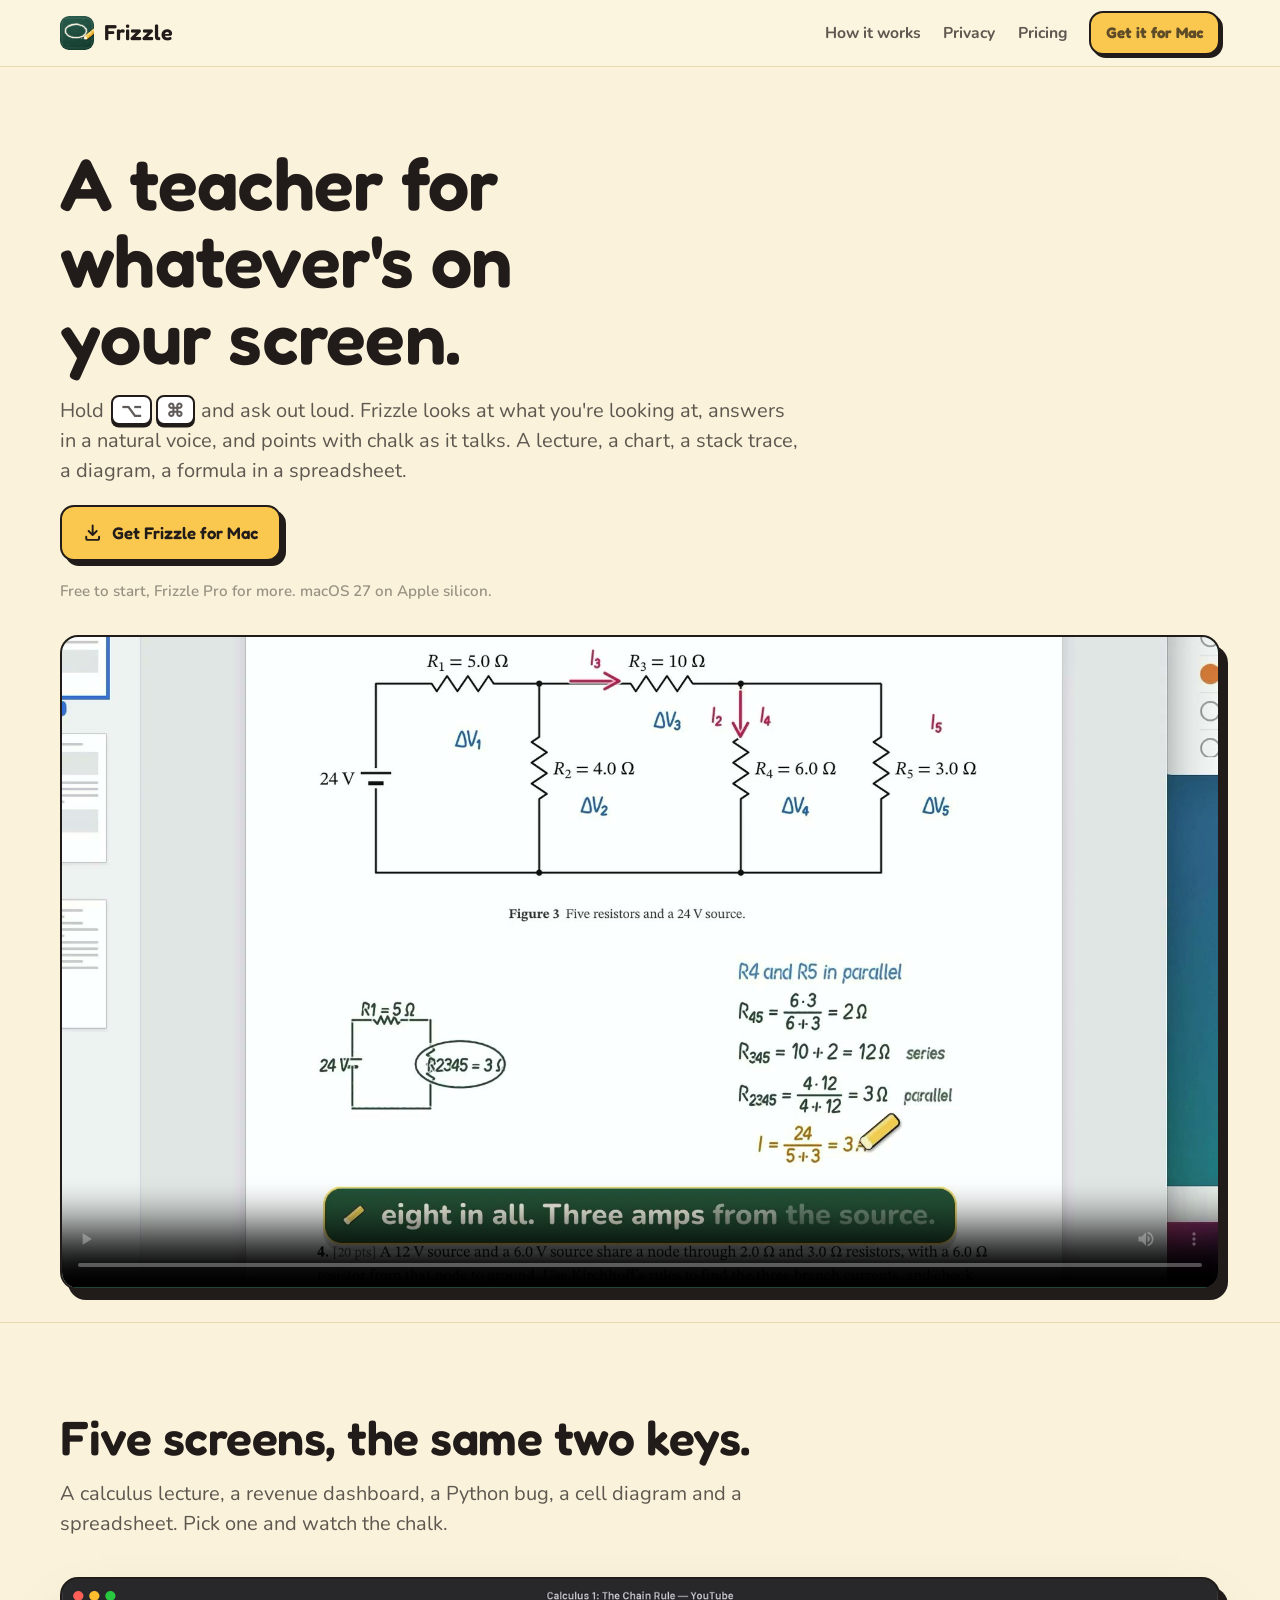
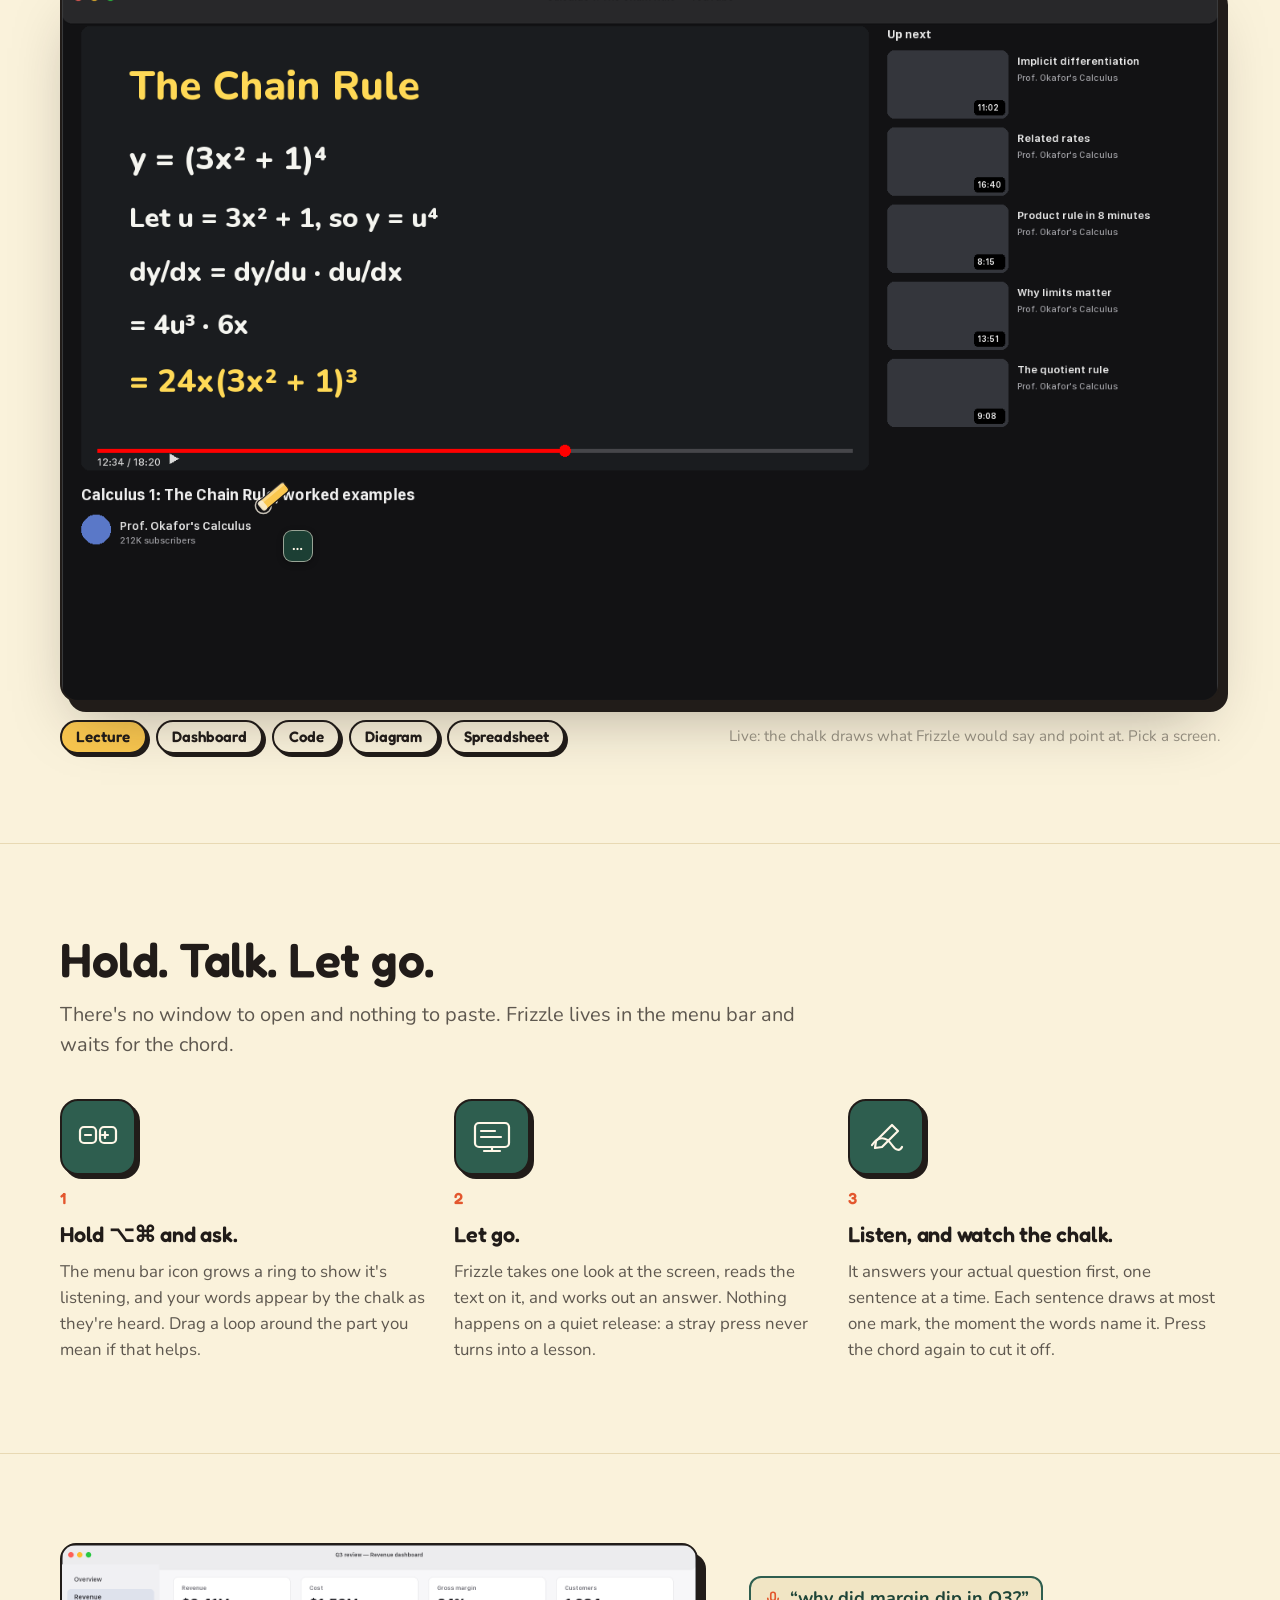
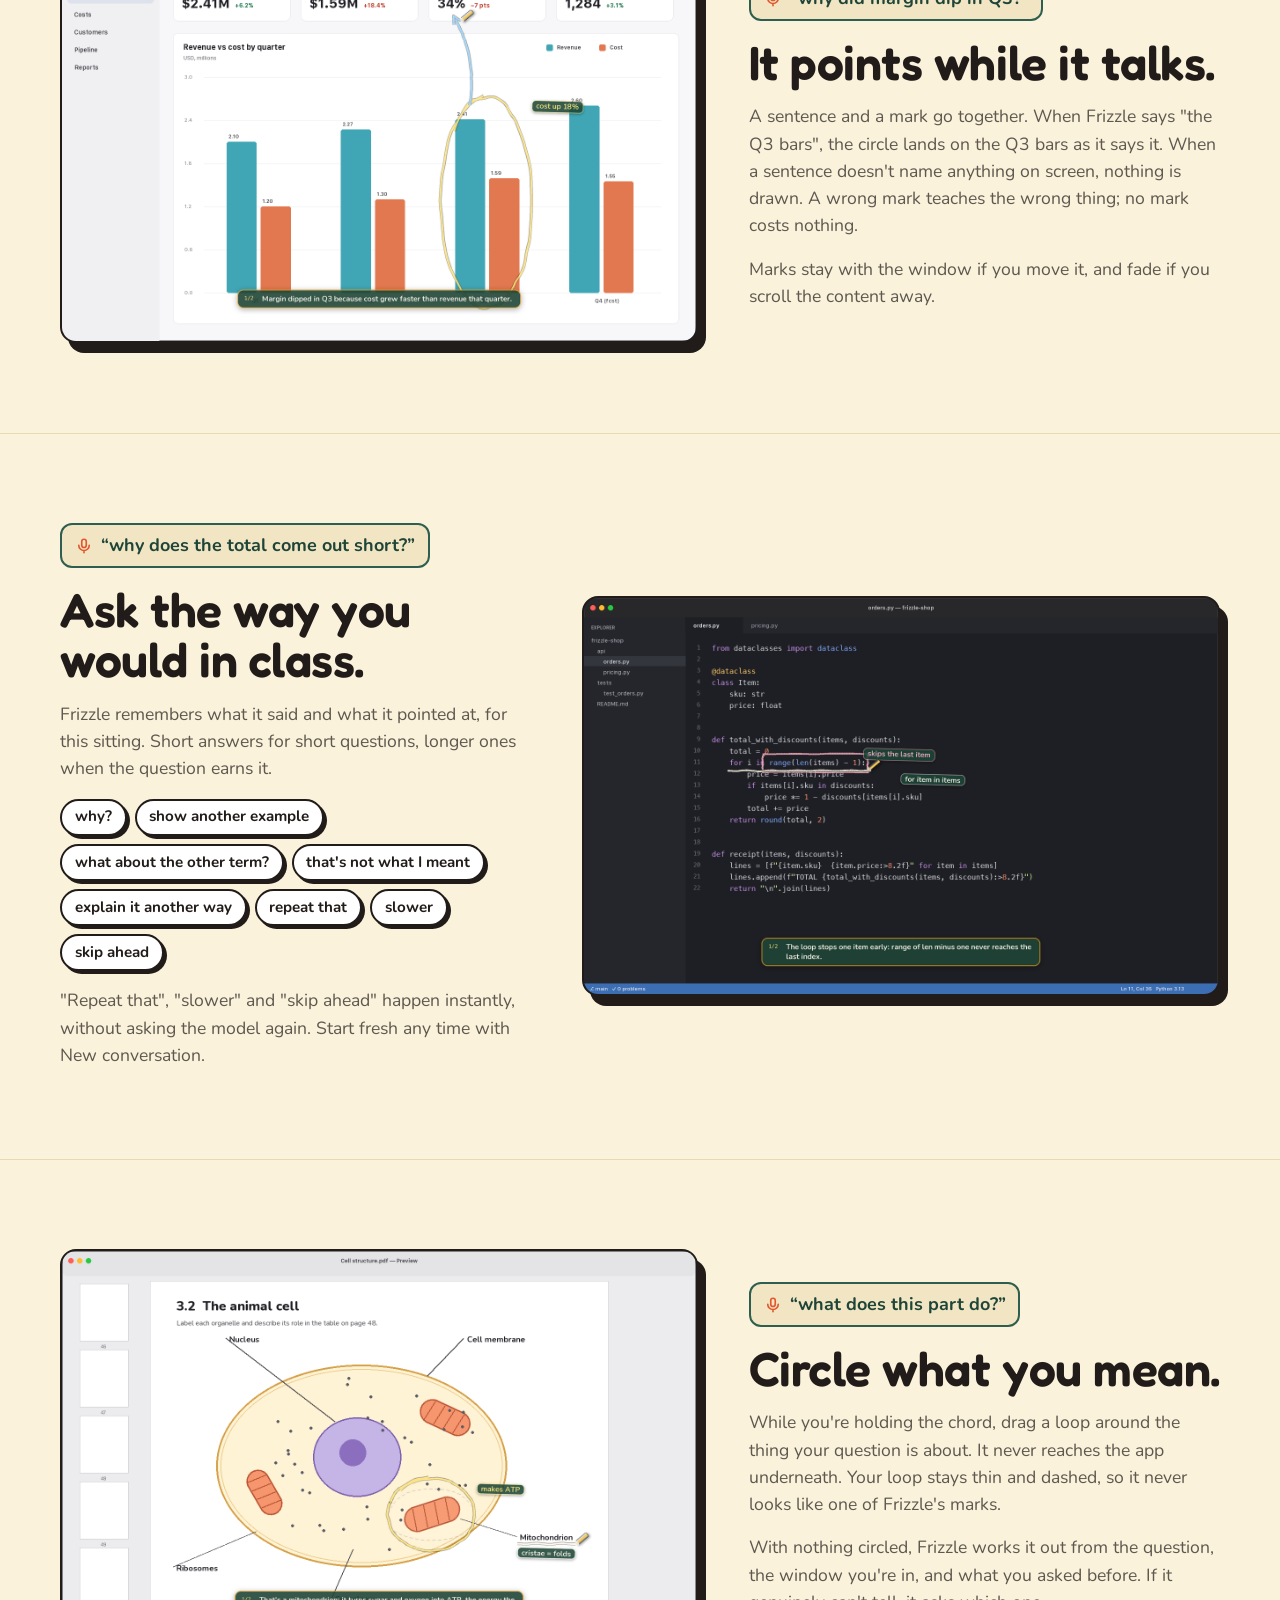
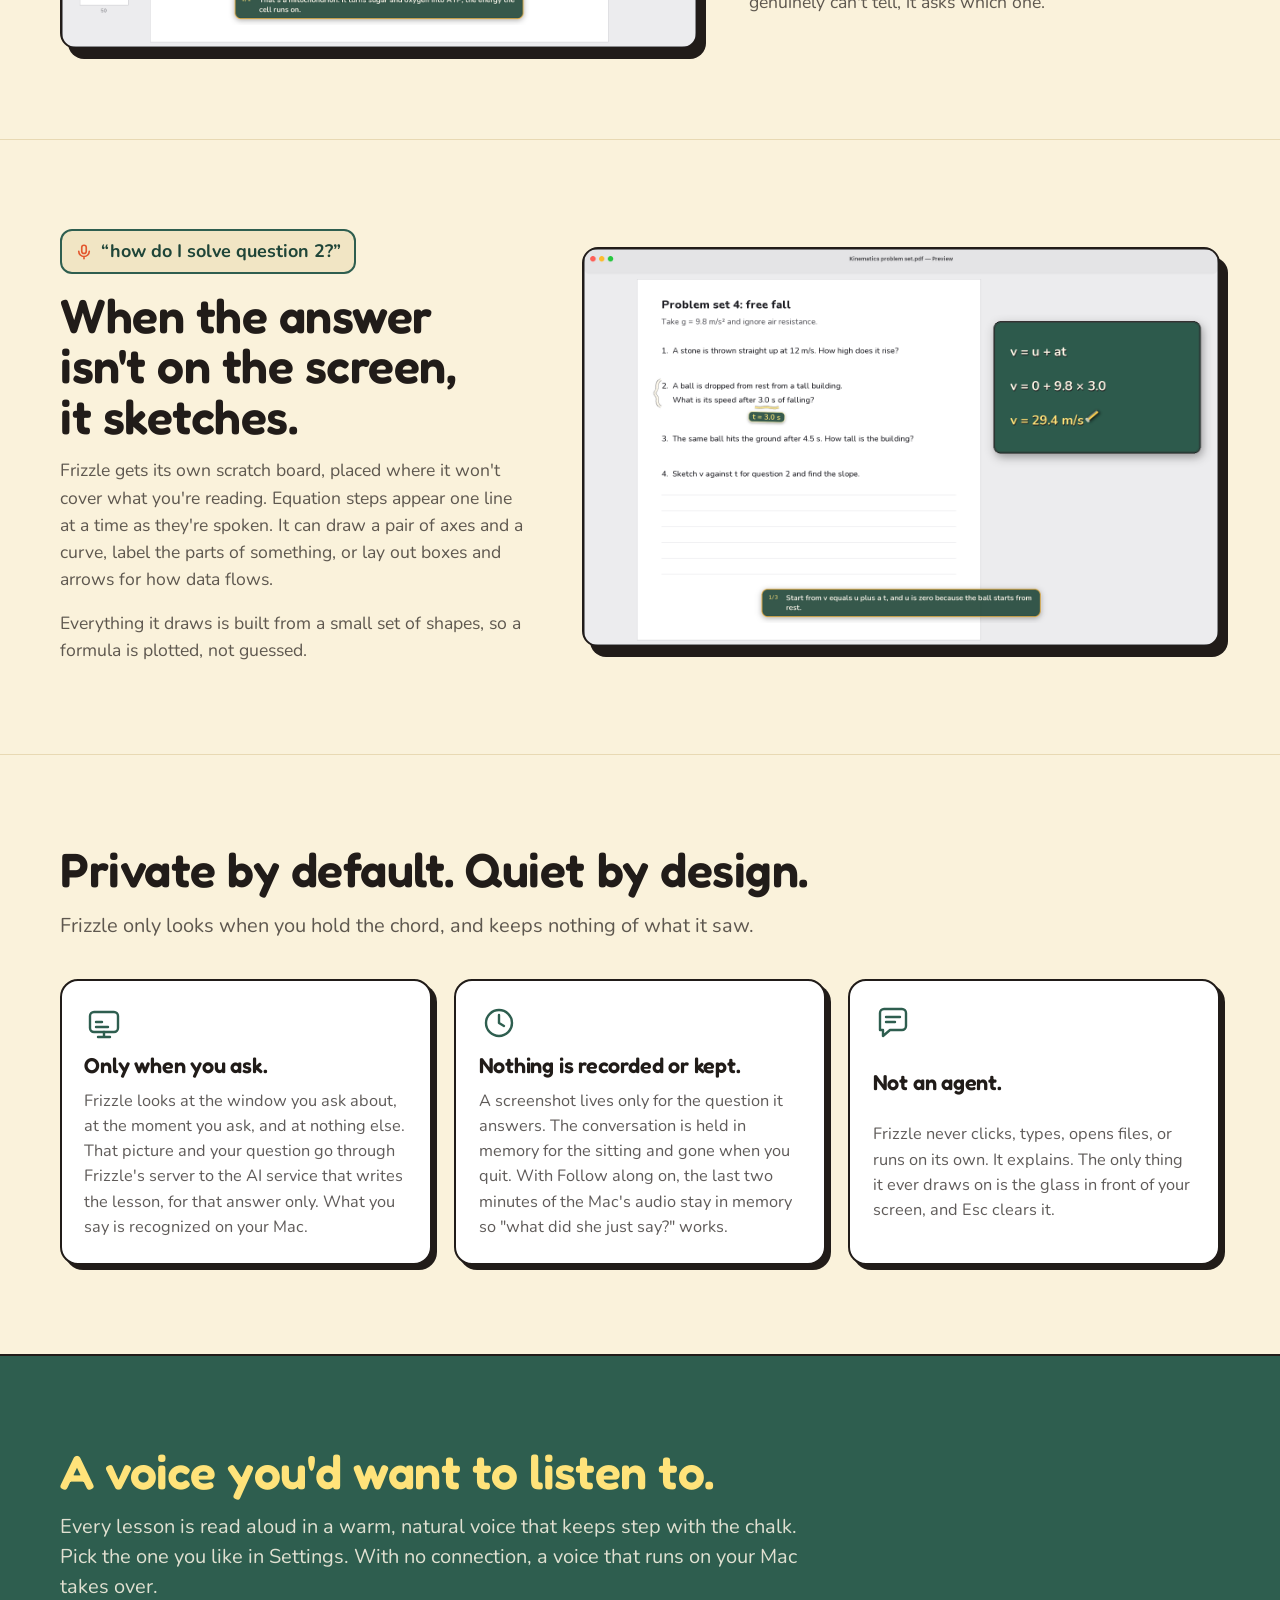
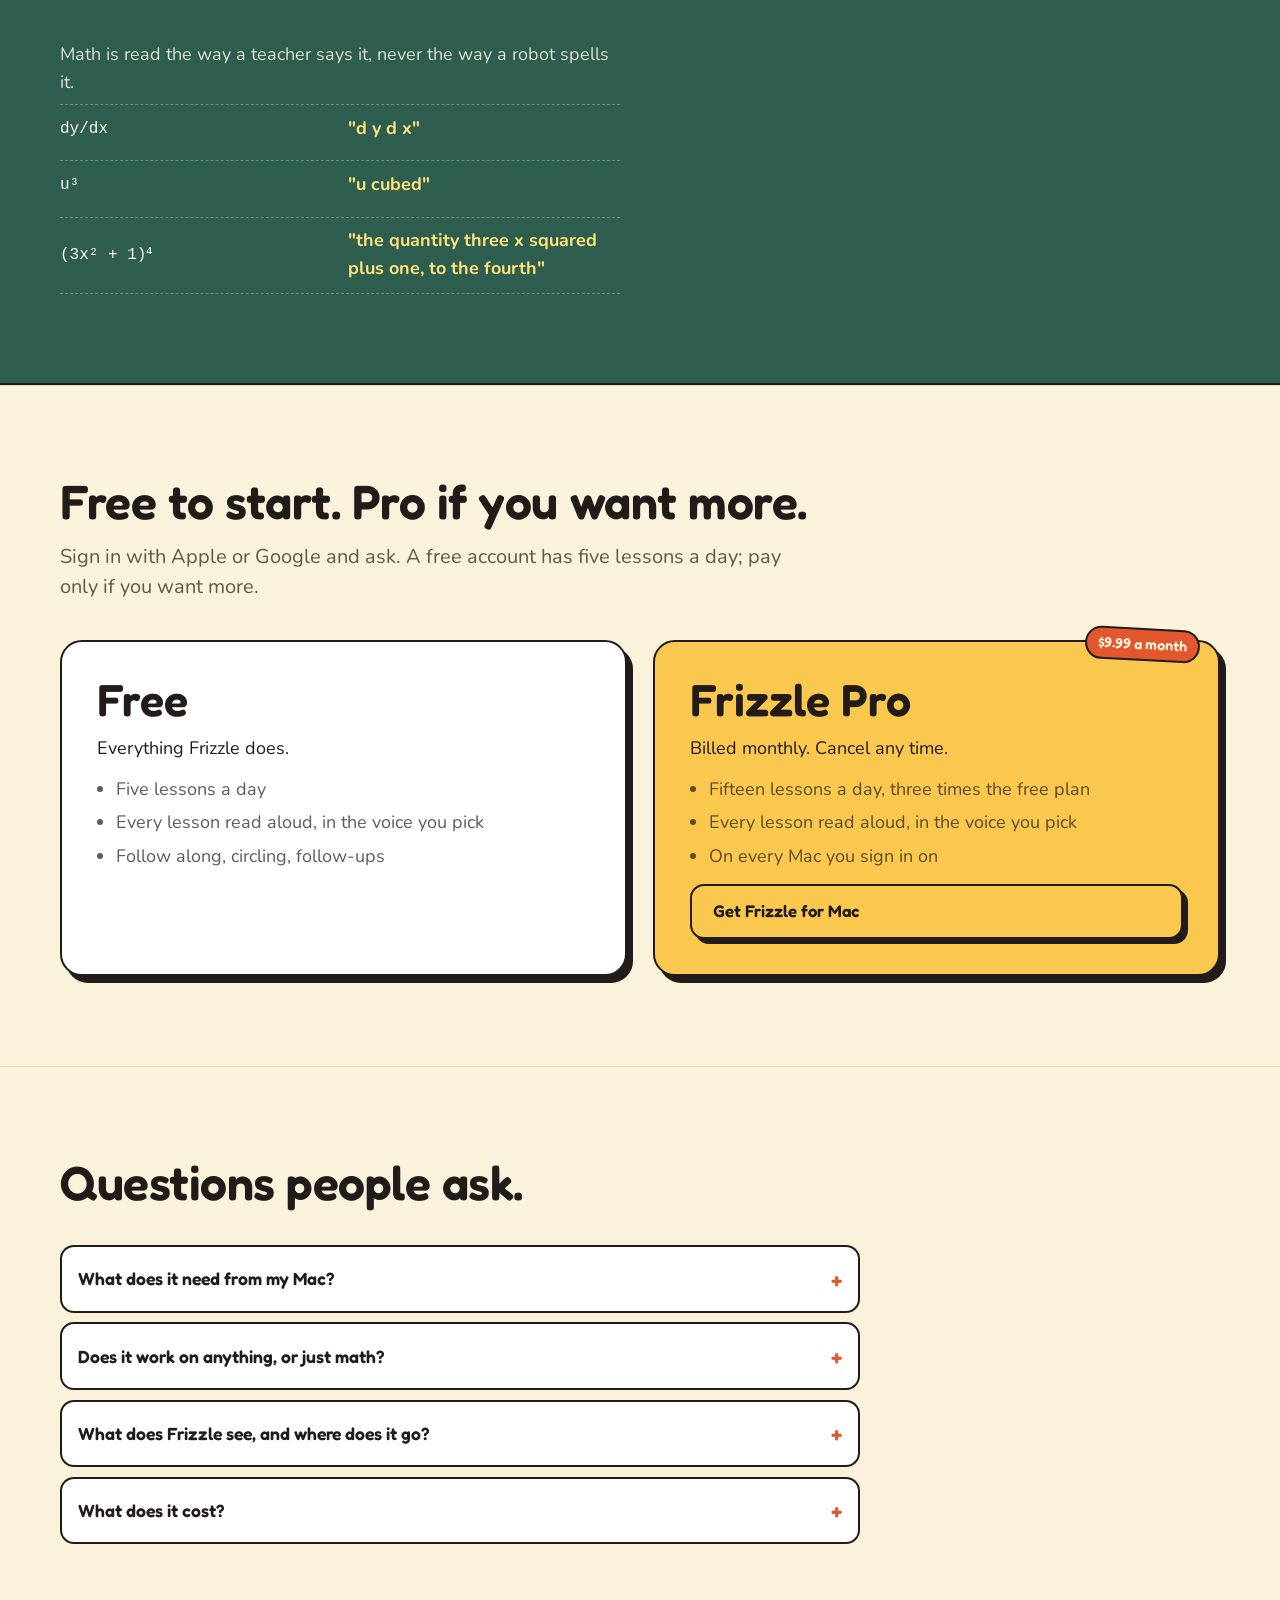
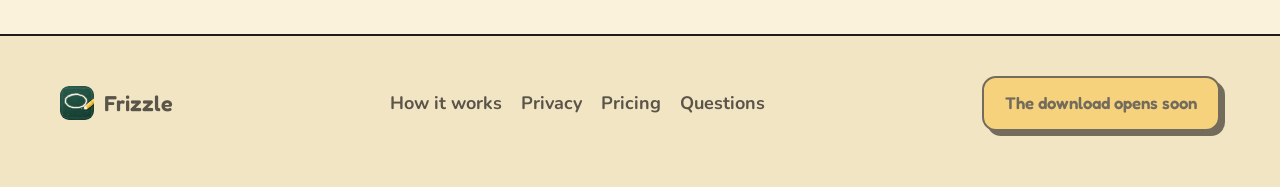
==== index.html @ 3328cf07 "Site, 2026-11-11 22:06 UTC" ====
<!doctype html>
<html lang="en">
<head>
  <meta charset="utf-8">
  <meta name="viewport" content="width=device-width, initial-scale=1, viewport-fit=cover">
  <title>Frizzle for Mac</title>
  <!-- Until launch: keeps the page out of search results while the download is not open.
       Remove this line on launch day. -->
  <meta name="robots" content="noindex">
  <meta name="description" content="Hold two keys and ask out loud. Frizzle looks at what's on your screen and talks you through it, pointing with chalk as it goes. For Mac.">
  <meta property="og:title" content="Frizzle for Mac">
  <meta property="og:description" content="A teacher for whatever's on your screen. Hold two keys, ask out loud, and watch the chalk.">
  <meta property="og:image" content="assets/frizzle-poster.jpg">
  <link rel="icon" href="assets/favicon-64.png" sizes="64x64">
  <link rel="apple-touch-icon" href="assets/apple-touch-icon.png">
  <link rel="preconnect" href="https://fonts.googleapis.com">
  <link rel="preconnect" href="https://fonts.gstatic.com" crossorigin>
  <link rel="stylesheet" href="https://fonts.googleapis.com/css2?family=Fredoka:wght@500;600&family=Nunito:wght@400;600;700;800&display=swap">
  <link rel="stylesheet" href="styles.css">
</head>
<body>

<header class="top">
  <div class="wrap">
    <a class="brand" href="#">
      <img src="assets/icon-256.png" alt="" width="34" height="34">
      Frizzle
    </a>
    <nav aria-label="Site">
      <a href="#how">How it works</a>
      <a href="#private">Privacy</a>
      <a href="#pricing">Pricing</a>
      <a class="btn" href="#download" data-download>Get it for Mac</a>
    </nav>
  </div>
</header>

<main>
  <section class="hero" id="top">
    <div class="wrap">
      <div class="hero-copy">
        <h1>A teacher for whatever's on your screen.</h1>
        <p class="lede">Hold <span class="keycap">⌥</span><span class="keycap">⌘</span> and ask out loud. Frizzle looks at what you're looking at, answers in a natural voice, and points with chalk as it talks. A lecture, a chart, a stack trace, a diagram, a formula in a spreadsheet.</p>
        <div class="hero-actions">
          <a class="btn" href="#download" id="download-top" data-download>
            <svg viewBox="0 0 24 24" fill="none" stroke="currentColor" stroke-width="2.4" stroke-linecap="round" stroke-linejoin="round" aria-hidden="true"><path d="M12 3v12m0 0 5-5m-5 5-5-5M4 17v2a2 2 0 0 0 2 2h12a2 2 0 0 0 2-2v-2"/></svg>
            Get Frizzle for Mac
          </a>
        </div>
        <p class="hero-note">Free to start, Frizzle Pro for more. macOS 27 on Apple silicon.</p>
      </div>

      <div class="film-frame" id="film">
        <video id="film-video" controls playsinline preload="metadata" poster="assets/frizzle-poster.jpg" aria-label="Fifty seconds of Frizzle at work: a circuit problem, a code file and more, explained in chalk and read aloud">
          <source src="assets/frizzle.mp4" type="video/mp4">
          Your browser can't play this video. <a href="assets/frizzle.mp4">Download it</a> instead.
        </video>
      </div>
    </div>
  </section>

  <section id="screens">
    <div class="wrap">
      <div class="section-head">
        <h2>Five screens, the same two keys.</h2>
        <p class="lede">A calculus lecture, a revenue dashboard, a Python bug, a cell diagram and a spreadsheet. Pick one and watch the chalk.</p>
      </div>
      <div class="demo" aria-label="Frizzle explaining five different screens">
        <div class="stage" id="stage">
          <img class="screen" id="screen-a" alt="" src="assets/screens/lecture-clean.png">
          <img class="screen" id="screen-b" alt="" src="">
          <svg class="chalk" id="chalk" viewBox="0 0 1440 900" preserveAspectRatio="none" aria-hidden="true">
            <defs>
              <filter id="dry" x="-5%" y="-5%" width="110%" height="110%">
                <feTurbulence type="fractalNoise" baseFrequency="0.9" numOctaves="1" seed="3" result="n"/>
                <feDisplacementMap in="SourceGraphic" in2="n" scale="1.1"/>
              </filter>
            </defs>
            <g id="lasso-group"></g>
            <g id="marks-group"></g>
            <circle class="halo" id="halo" r="11"/>
          </svg>
          <div id="tags"></div>
          <div class="tag heard" id="heard"></div>
          <div class="caption-bar" id="caption"><span class="n" id="caption-n">1/2</span><span id="caption-text"></span></div>
          <img class="stub" id="stub" alt="" src="data:image/svg+xml;utf8,%3Csvg xmlns='http://www.w3.org/2000/svg' viewBox='0 0 46 46'%3E%3Cg transform='rotate(-40 23 23)'%3E%3Crect x='6' y='17.5' width='34' height='11' rx='3.2' fill='%23fac74f' stroke='%23211c19' stroke-width='1.4'/%3E%3Crect x='6' y='17.5' width='34' height='3.5' rx='2' fill='%23fff' opacity='.3'/%3E%3Crect x='6' y='17.5' width='6' height='11' rx='3' fill='%23faf2db' opacity='.8'/%3E%3C/g%3E%3C/svg%3E">
        </div>
        <div class="demo-controls" id="demo-controls" role="group" aria-label="Pick a screen">
          <button class="chip" data-scene="lecture" aria-pressed="true">Lecture</button>
          <button class="chip" data-scene="dashboard" aria-pressed="false">Dashboard</button>
          <button class="chip" data-scene="code" aria-pressed="false">Code</button>
          <button class="chip" data-scene="diagram" aria-pressed="false">Diagram</button>
          <button class="chip" data-scene="sheet" aria-pressed="false">Spreadsheet</button>
          <span class="small" id="demo-status">The chalk is drawing what Frizzle would say and point at.</span>
        </div>
      </div>
    </div>
  </section>

  <section id="how">
    <div class="wrap">
      <div class="section-head">
        <h2>Hold. Talk. Let go.</h2>
        <p class="lede">There's no window to open and nothing to paste. Frizzle lives in the menu bar and waits for the chord.</p>
      </div>
      <div class="steps">
        <div class="step">
          <div class="glyph" aria-hidden="true">
            <svg viewBox="0 0 44 44" fill="none" stroke="currentColor" stroke-width="2.2" stroke-linecap="round" stroke-linejoin="round"><rect x="4" y="12" width="16" height="16" rx="4"/><rect x="24" y="12" width="16" height="16" rx="4"/><path d="M9 20h6M29 17v6M26 20h6"/></svg>
          </div>
          <div class="num">1</div>
          <h3>Hold ⌥⌘ and ask.</h3>
          <p>The menu bar icon grows a ring to show it's listening, and your words appear by the chalk as they're heard. Drag a loop around the part you mean if that helps.</p>
        </div>
        <div class="step">
          <div class="glyph" aria-hidden="true">
            <svg viewBox="0 0 44 44" fill="none" stroke="currentColor" stroke-width="2.2" stroke-linecap="round" stroke-linejoin="round"><rect x="5" y="8" width="34" height="24" rx="4"/><path d="M14 36h16M22 32v4M11 16h14M11 22h20"/></svg>
          </div>
          <div class="num">2</div>
          <h3>Let go.</h3>
          <p>Frizzle takes one look at the screen, reads the text on it, and works out an answer. Nothing happens on a quiet release: a stray press never turns into a lesson.</p>
        </div>
        <div class="step">
          <div class="glyph" aria-hidden="true">
            <svg viewBox="0 0 44 44" fill="none" stroke="currentColor" stroke-width="2.2" stroke-linecap="round" stroke-linejoin="round"><path d="M8 30c6-9 14-9 20 0 4 6 8 6 10 2"/><path d="M28 10l6 6-16 16-7 1 1-7z"/></svg>
          </div>
          <div class="num">3</div>
          <h3>Listen, and watch the chalk.</h3>
          <p>It answers your actual question first, one sentence at a time. Each sentence draws at most one mark, the moment the words name it. Press the chord again to cut it off.</p>
        </div>
      </div>
    </div>
  </section>

  <section id="points">
    <div class="wrap">
      <div class="feature">
        <div class="shot">
          <img src="assets/screens/dashboard.png" alt="A revenue dashboard. Frizzle has circled the Q3 bars in yellow with the caption 'cost up 18%', and drawn a blue arrow from them to the gross margin tile." width="1440" height="900" loading="lazy">
        </div>
        <div class="copy">
          <div class="asked"><svg class="mic" viewBox="0 0 24 24" fill="none" stroke="currentColor" stroke-width="2.2" stroke-linecap="round" aria-hidden="true"><rect x="9" y="3" width="6" height="11" rx="3"/><path d="M5 11a7 7 0 0 0 14 0M12 18v3"/></svg><q>why did margin dip in Q3?</q></div>
          <h2>It points while it talks.</h2>
          <p>A sentence and a mark go together. When Frizzle says "the Q3 bars", the circle lands on the Q3 bars as it says it. When a sentence doesn't name anything on screen, nothing is drawn. A wrong mark teaches the wrong thing; no mark costs nothing.</p>
          <p>Marks stay with the window if you move it, and fade if you scroll the content away.</p>
        </div>
      </div>
    </div>
  </section>

  <section id="followups">
    <div class="wrap">
      <div class="feature flip">
        <div class="shot">
          <img src="assets/screens/code.png" alt="A Python file in an editor. Frizzle has boxed 'range(len(items) - 1)' in pink with the caption 'skips the last item', and underlined the for line with the caption 'for item in items'." width="1440" height="900" loading="lazy">
        </div>
        <div class="copy">
          <div class="asked"><svg class="mic" viewBox="0 0 24 24" fill="none" stroke="currentColor" stroke-width="2.2" stroke-linecap="round" aria-hidden="true"><rect x="9" y="3" width="6" height="11" rx="3"/><path d="M5 11a7 7 0 0 0 14 0M12 18v3"/></svg><q>why does the total come out short?</q></div>
          <h2>Ask the way you would in class.</h2>
          <p>Frizzle remembers what it said and what it pointed at, for this sitting. Short answers for short questions, longer ones when the question earns it.</p>
          <div class="followups" aria-label="Things you can say next">
            <span>why?</span><span>show another example</span><span>what about the other term?</span><span>that's not what I meant</span><span>explain it another way</span><span>repeat that</span><span>slower</span><span>skip ahead</span>
          </div>
          <p class="small">"Repeat that", "slower" and "skip ahead" happen instantly, without asking the model again. Start fresh any time with New conversation.</p>
        </div>
      </div>
    </div>
  </section>

  <section id="circle">
    <div class="wrap">
      <div class="feature">
        <div class="shot">
          <img src="assets/screens/diagram.png" alt="A PDF diagram of an animal cell. A thin dashed loop drawn by the student surrounds one mitochondrion; Frizzle's yellow chalk circle sits inside it with the caption 'makes ATP'." width="1440" height="900" loading="lazy">
        </div>
        <div class="copy">
          <div class="asked"><svg class="mic" viewBox="0 0 24 24" fill="none" stroke="currentColor" stroke-width="2.2" stroke-linecap="round" aria-hidden="true"><rect x="9" y="3" width="6" height="11" rx="3"/><path d="M5 11a7 7 0 0 0 14 0M12 18v3"/></svg><q>what does this part do?</q></div>
          <h2>Circle what you mean.</h2>
          <p>While you're holding the chord, drag a loop around the thing your question is about. It never reaches the app underneath. Your loop stays thin and dashed, so it never looks like one of Frizzle's marks.</p>
          <p>With nothing circled, Frizzle works it out from the question, the window you're in, and what you asked before. If it genuinely can't tell, it asks which one.</p>
        </div>
      </div>
    </div>
  </section>

  <section id="sketch">
    <div class="wrap">
      <div class="feature flip">
        <div class="shot">
          <img src="assets/screens/physics.png" alt="A physics problem set in Preview. Beside it, Frizzle's green scratch board shows three chalk lines: v = u + at, v = 0 + 9.8 × 3.0, and v = 29.4 m/s in yellow." width="1440" height="900" loading="lazy">
        </div>
        <div class="copy">
          <div class="asked"><svg class="mic" viewBox="0 0 24 24" fill="none" stroke="currentColor" stroke-width="2.2" stroke-linecap="round" aria-hidden="true"><rect x="9" y="3" width="6" height="11" rx="3"/><path d="M5 11a7 7 0 0 0 14 0M12 18v3"/></svg><q>how do I solve question 2?</q></div>
          <h2>When the answer isn't on the screen, it sketches.</h2>
          <p>Frizzle gets its own scratch board, placed where it won't cover what you're reading. Equation steps appear one line at a time as they're spoken. It can draw a pair of axes and a curve, label the parts of something, or lay out boxes and arrows for how data flows.</p>
          <p>Everything it draws is built from a small set of shapes, so a formula is plotted, not guessed.</p>
        </div>
      </div>
    </div>
  </section>

  <section id="private">
    <div class="wrap">
      <div class="section-head">
        <h2>Private by default. Quiet by design.</h2>
        <p class="lede">Frizzle only looks when you hold the chord, and keeps nothing of what it saw.</p>
      </div>
      <div class="facts">
        <div class="fact">
          <svg class="mark" viewBox="0 0 40 40" fill="none" stroke="currentColor" stroke-width="2.4" stroke-linecap="round" stroke-linejoin="round" aria-hidden="true"><rect x="6" y="9" width="28" height="20" rx="4"/><path d="M14 34h12M20 29v5M12 19h6M12 24h12"/></svg>
          <h3>Only when you ask.</h3>
          <p>Frizzle looks at the window you ask about, at the moment you ask, and at nothing else. That picture and your question go through Frizzle's server to the AI service that writes the lesson, for that answer only. What you say is recognized on your Mac.</p>
        </div>
        <div class="fact">
          <svg class="mark" viewBox="0 0 40 40" fill="none" stroke="currentColor" stroke-width="2.4" stroke-linecap="round" stroke-linejoin="round" aria-hidden="true"><circle cx="20" cy="20" r="13"/><path d="M20 12v8l5 3"/></svg>
          <h3>Nothing is recorded or kept.</h3>
          <p>A screenshot lives only for the question it answers. The conversation is held in memory for the sitting and gone when you quit. With Follow along on, the last two minutes of the Mac's audio stay in memory so "what did she just say?" works.</p>
        </div>
        <div class="fact">
          <svg class="mark" viewBox="0 0 40 40" fill="none" stroke="currentColor" stroke-width="2.4" stroke-linecap="round" stroke-linejoin="round" aria-hidden="true"><path d="M7 10a4 4 0 0 1 4-4h18a4 4 0 0 1 4 4v13a4 4 0 0 1-4 4H17l-7 6v-6h-3z"/><path d="M13 14h14M13 19h9"/></svg>
          <h3>Not an agent.</h3>
          <p>Frizzle never clicks, types, opens files, or runs on its own. It explains. The only thing it ever draws on is the glass in front of your screen, and Esc clears it.</p>
        </div>
      </div>
    </div>
  </section>

  <section id="voice" class="board-section">
    <div class="wrap">
      <div class="section-head">
        <h2>A voice you'd want to listen to.</h2>
        <p class="lede">Every lesson is read aloud in a warm, natural voice that keeps step with the chalk. Pick the one you like in Settings. With no connection, a voice that runs on your Mac takes over.</p>
      </div>
      <div class="spoken" aria-label="How math is read aloud">
        <p>Math is read the way a teacher says it, never the way a robot spells it.</p>
        <div class="row"><span class="w">dy/dx</span><span class="s">"d y d x"</span></div>
        <div class="row"><span class="w">u³</span><span class="s">"u cubed"</span></div>
        <div class="row"><span class="w">(3x² + 1)⁴</span><span class="s">"the quantity three x squared plus one, to the fourth"</span></div>
      </div>
    </div>
  </section>

  <section id="pricing">
    <div class="wrap">
      <div class="section-head">
        <h2>Free to start. Pro if you want more.</h2>
        <p class="lede">Sign in with Apple or Google and ask. A free account has five lessons a day; pay only if you want more.</p>
      </div>
      <div class="price">
        <div class="card">
          <div class="big">Free</div>
          <p>Everything Frizzle does.</p>
          <ul>
            <li>Five lessons a day</li>
            <li>Every lesson read aloud, in the voice you pick</li>
            <li>Follow along, circling, follow-ups</li>
          </ul>
        </div>
        <div class="card yellow">
          <div class="sticker">$9.99 a month</div>
          <div class="big">Frizzle Pro</div>
          <p>Billed monthly. Cancel any time.</p>
          <ul>
            <li>Fifteen lessons a day, three times the free plan</li>
            <li>Every lesson read aloud, in the voice you pick</li>
            <li>On every Mac you sign in on</li>
          </ul>
          <a class="btn" href="#download" id="download-pricing" data-download>Get Frizzle for Mac</a>
        </div>
      </div>
    </div>
  </section>

  <section id="faq">
    <div class="wrap">
      <div class="section-head">
        <h2>Questions people ask.</h2>
      </div>
      <div class="faq">
        <details>
          <summary>What does it need from my Mac?</summary>
          <p>macOS 27 on Apple silicon, and an internet connection. Frizzle asks for Screen Recording (to see the window you ask about) and Microphone (to hear the question). Both are only used while you hold the chord.</p>
        </details>
        <details>
          <summary>Does it work on anything, or just math?</summary>
          <p>Anything with text or a picture on it: lectures and slides, PDFs and papers, dashboards and spreadsheets, code and terminals, diagrams, settings screens, documents. It reads the text on screen and looks at the picture, so it does best when what you're asking about is visible.</p>
        </details>
        <details>
          <summary>What does Frizzle see, and where does it go?</summary>
          <p>Nothing until you ask. When you hold the keys, Frizzle takes one picture of the window you're asking about and sends it, with your question, through Frizzle's server to the AI service that writes the lesson. The lesson's words go the same way to be read aloud; your screen never does. Frizzle's server passes these on and keeps neither. What you say is turned into words on your Mac, and no recording is kept. Frizzle counts a few anonymous things, like how long an answer took, which you can switch off in Settings. Your questions are shared with us only if you turn that on.</p>
        </details>
        <details>
          <summary>What does it cost?</summary>
          <p>Frizzle is free to download, and a free account has five lessons a day, each one read aloud. Frizzle Pro is $9.99 a month for fifteen lessons a day. It's billed monthly and you can cancel any time.</p>
        </details>
      </div>
    </div>
  </section>
</main>

<footer id="download">
  <div class="wrap">
    <a class="brand" href="#top"><img src="assets/icon-256.png" alt="" width="34" height="34">Frizzle</a>
    <nav aria-label="Footer">
      <a href="#how">How it works</a>
      <a href="#private">Privacy</a>
      <a href="#pricing">Pricing</a>
      <a href="#faq">Questions</a>
    </nav>
    <a class="btn" href="#download" id="download-footer" data-download>Download Frizzle for Mac</a>
  </div>
</footer>

<script src="config.js"></script>
<script src="assets/scenes.js"></script>
<script src="script.js"></script>
</body>
</html>
---- styles.css ----
/* Frizzle — marketing site
   Layout: a worksheet. Cream paper, one left-aligned column, hard ink offset
   shadows like a screen-printed handout, the chalk doing the talking. */

:root {
  --cream: #faf2db;
  --cream-deep: #f1e5c4;
  --cream-shadow: #e8d9b3;
  --ink: #211c19;
  --ink-soft: rgba(33, 28, 25, 0.72);
  --ink-faint: rgba(33, 28, 25, 0.45);
  --board: #2e5e4f;
  --board-deep: #1f4538;
  --yellow: #fac74f;
  --yellow-deep: #e09e1f;
  --red: #e3572e;
  --teal: #40a6b5;
  --grape: #7a4a94;
  --chalk: #fff7e8;
  --chalk-yellow: #ffe37a;
  --chalk-pink: #ffb3c7;
  --chalk-blue: #99d4ff;

  --display: "Fredoka", "Arial Rounded MT Bold", "Helvetica Neue", sans-serif;
  --body: "Nunito", "Avenir Next Rounded", "Helvetica Neue", sans-serif;
  --mono: "SF Mono", Menlo, Consolas, monospace;

  --measure: 62ch;
  --radius: 18px;
  --shadow-offset: 5px;
}

* { box-sizing: border-box; }
html { scroll-behavior: smooth; }
@media (prefers-reduced-motion: reduce) { html { scroll-behavior: auto; } }

body {
  margin: 0;
  background: var(--cream);
  color: var(--ink);
  font-family: var(--body);
  font-size: 18px;
  line-height: 1.55;
  -webkit-font-smoothing: antialiased;
  overflow-x: hidden;
}

img, video { max-width: 100%; height: auto; display: block; }
a { color: inherit; }
:focus-visible { outline: 3px solid var(--teal); outline-offset: 3px; border-radius: 6px; }

h1, h2, h3 {
  font-family: var(--display);
  font-weight: 600;
  line-height: 1.05;
  letter-spacing: -0.01em;
  text-wrap: balance;
  margin: 0;
}
h1 { font-size: clamp(2.6rem, 6.2vw, 4.6rem); }
h2 { font-size: clamp(2rem, 4.2vw, 3rem); }
h3 { font-size: 1.35rem; line-height: 1.2; }
p { margin: 0; max-width: var(--measure); }
.lede { font-size: 1.25rem; line-height: 1.5; color: var(--ink-soft); }
.small { font-size: 0.95rem; color: var(--ink-faint); }

.wrap {
  width: min(1160px, 100% - 2rem);
  margin-inline: auto;
}

/* ---------- buttons: screen-printed, hard offset shadow (the app's FrizzleButtonStyle) */
.btn {
  display: inline-flex; align-items: center; gap: 0.6rem;
  font-family: var(--display); font-weight: 600; font-size: 1.05rem;
  color: var(--ink); background: var(--yellow);
  border: 2px solid var(--ink); border-radius: 14px;
  padding: 0.8rem 1.3rem; text-decoration: none;
  box-shadow: var(--shadow-offset) var(--shadow-offset) 0 var(--ink);
  transition: transform 0.08s ease-out, box-shadow 0.08s ease-out;
  cursor: pointer;
}
.btn:hover { transform: translate(-1px, -1px); box-shadow: 6px 6px 0 var(--ink); }
.btn:active { transform: translate(var(--shadow-offset), var(--shadow-offset)); box-shadow: 0 0 0 var(--ink); }
.btn.quiet { background: var(--cream); }
.btn svg { width: 1.15em; height: 1.15em; }

/* ---------- header */
.top {
  position: sticky; top: env(safe-area-inset-top, 0px); z-index: 20;
  background: color-mix(in srgb, var(--cream) 88%, white);
  backdrop-filter: blur(10px);
  border-bottom: 1.5px solid var(--cream-shadow);
}
.top .wrap { display: flex; align-items: center; justify-content: space-between; gap: 1rem; padding-block: 0.7rem; }
.brand { display: flex; align-items: center; gap: 0.6rem; text-decoration: none; font-family: var(--display); font-weight: 600; font-size: 1.35rem; }
.brand img { width: 34px; height: 34px; border-radius: 9px; }
.top nav { display: flex; gap: 1.4rem; align-items: center; }
.top nav a { text-decoration: none; font-weight: 700; font-size: 0.98rem; color: var(--ink-soft); }
.top nav a:hover { color: var(--ink); }
.top nav .btn { padding: 0.5rem 0.9rem; font-size: 0.95rem; box-shadow: 3px 3px 0 var(--ink); }
@media (max-width: 760px) { .top nav a:not(.btn) { display: none; } }

/* ---------- hero */
.hero { padding-block: clamp(2.5rem, 6vw, 5rem) 2rem; }
.hero .wrap { display: grid; gap: 2rem; }
.hero-copy { display: grid; gap: 1.2rem; max-width: 760px; }
.hero-copy h1 { max-width: 14ch; }
.hero-actions { display: flex; flex-wrap: wrap; gap: 0.9rem; align-items: center; }
.hero-note { font-size: 0.95rem; color: var(--ink-faint); font-weight: 600; }
.keycap {
  display: inline-block; font-family: var(--display); font-weight: 600;
  border: 2px solid var(--ink); border-radius: 8px; padding: 0 0.45em; margin: 0 0.1em;
  background: white; box-shadow: 0 2.5px 0 var(--ink); line-height: 1.45; font-size: 0.92em;
}

/* the live demo */
.demo {
  position: relative;
  margin-top: 0.6rem;
}
.stage {
  position: relative;
  width: 100%;
  aspect-ratio: 1440 / 900;
  border-radius: 18px;
  overflow: hidden;
  background: #1a1b1e;
  box-shadow: 8px 10px 0 var(--ink), 0 30px 60px -20px rgba(33, 28, 25, 0.35);
  border: 2px solid var(--ink);
}
.stage img.screen { position: absolute; inset: 0; width: 100%; height: 100%; object-fit: cover; opacity: 0; transition: opacity 0.35s ease; }
.stage img.screen.on { opacity: 1; }
.stage svg.chalk { position: absolute; inset: 0; width: 100%; height: 100%; pointer-events: none; }
.stage .halo { fill: none; stroke: var(--chalk); stroke-width: 1.8; opacity: 0; }
.stage .stub { position: absolute; left: 0; top: 0; width: 46px; height: 46px; pointer-events: none; opacity: 0; transition: opacity 0.2s; transform: translate(-13px, -32px); }
.stage .stub.on { opacity: 1; }
.tag {
  position: absolute; left: 0; top: 0;
  font-family: var(--body); font-weight: 700; font-size: clamp(0.72rem, 1.15vw, 1.05rem);
  color: var(--chalk); background: rgba(31, 69, 56, 0.9);
  border: 1.5px solid rgba(255, 247, 232, 0.55); border-radius: 9px;
  padding: 0.25em 0.6em; white-space: nowrap;
  transform: translate(-50%, -50%) rotate(-1.5deg) scale(0.6); opacity: 0;
  transition: opacity 0.2s ease, transform 0.22s cubic-bezier(.2,1.4,.5,1);
  pointer-events: none;
  box-shadow: 0 2px 6px rgba(0,0,0,0.3);
}
.tag.on { opacity: 1; transform: translate(-50%, -50%) rotate(-1.5deg) scale(1); }
.tag.yellow { color: var(--chalk-yellow); border-color: rgba(255,227,122,0.55); }
.tag.pink { color: var(--chalk-pink); border-color: rgba(255,179,199,0.55); }
.tag.blue { color: var(--chalk-blue); border-color: rgba(153,212,255,0.55); }
.tag.white { color: var(--chalk); }
.tag.heard { transform: translate(0, 0) rotate(0) scale(0.7); border-radius: 9px; }
.tag.heard.on { transform: translate(0, 0) rotate(0) scale(1); }
.caption-bar {
  position: absolute; left: 50%; bottom: 7%;
  transform: translate(-50%, 8px); opacity: 0;
  max-width: min(680px, 86%);
  display: flex; gap: 0.7em; align-items: baseline;
  color: var(--chalk); background: rgba(31, 69, 56, 0.9);
  border: 2px solid rgba(224, 158, 31, 0.8); border-radius: 14px;
  padding: 0.55em 0.95em; font-size: clamp(0.78rem, 1.3vw, 1.1rem); font-weight: 700; line-height: 1.35;
  transition: opacity 0.25s ease, transform 0.25s ease;
  box-shadow: 0 6px 16px rgba(0,0,0,0.3);
}
.caption-bar.on { opacity: 1; transform: translate(-50%, 0); }
.caption-bar .n { font-family: var(--mono); font-size: 0.72em; color: var(--chalk-yellow); flex: none; }
.demo-controls { display: flex; flex-wrap: wrap; gap: 0.55rem; margin-top: 1.1rem; align-items: center; }
.chip {
  font-family: var(--display); font-weight: 600; font-size: 0.95rem;
  border: 2px solid var(--ink); background: var(--cream); color: var(--ink);
  border-radius: 999px; padding: 0.35rem 0.9rem; cursor: pointer;
  box-shadow: 3px 3px 0 var(--ink); transition: transform .08s, box-shadow .08s, background .15s;
}
.chip[aria-pressed="true"] { background: var(--yellow); }
.chip:active { transform: translate(3px,3px); box-shadow: 0 0 0 var(--ink); }
.demo-controls .small { margin-left: auto; }
@media (max-width: 640px) { .demo-controls .small { margin-left: 0; width: 100%; } }

/* ---------- sections */
section { padding-block: clamp(3rem, 7vw, 6rem); }
section + section { border-top: 1.5px solid var(--cream-shadow); }
.section-head { display: grid; gap: 1rem; margin-bottom: clamp(1.6rem, 3vw, 2.6rem); max-width: 760px; }

/* film */
.film-frame {
  position: relative; border-radius: 18px; overflow: hidden;
  border: 2px solid var(--ink); background: var(--board-deep);
  box-shadow: 8px 10px 0 var(--ink);
}
.film-frame video { width: 100%; aspect-ratio: 16/9; background: var(--board-deep); }

/* steps (a real sequence) */
.steps { display: grid; grid-template-columns: repeat(3, 1fr); gap: 1.4rem; }
@media (max-width: 820px) { .steps { grid-template-columns: 1fr; } }
.step { display: grid; gap: 0.7rem; align-content: start; }
.step .glyph {
  width: 76px; height: 76px; display: grid; place-items: center;
  background: var(--board); border: 2px solid var(--ink); border-radius: 18px;
  box-shadow: 4px 4px 0 var(--ink); color: var(--chalk);
}
.step .glyph svg { width: 44px; height: 44px; }
.step .num { font-family: var(--display); font-weight: 600; color: var(--red); font-size: 1rem; }
.step p { color: var(--ink-soft); font-size: 1.05rem; }

/* feature rows: screen + copy */
.feature { display: grid; grid-template-columns: 1.15fr 0.85fr; gap: clamp(1.5rem, 4vw, 3.5rem); align-items: center; }
.feature.flip { grid-template-columns: 0.85fr 1.15fr; }
.feature.flip .shot { order: 2; }
@media (max-width: 900px) { .feature, .feature.flip { grid-template-columns: 1fr; } .feature.flip .shot { order: 0; } }
.feature .copy { display: grid; gap: 1rem; }
.feature .copy p { color: var(--ink-soft); font-size: 1.1rem; }
.shot {
  position: relative; border-radius: 16px; overflow: hidden;
  border: 2px solid var(--ink); box-shadow: 8px 10px 0 var(--ink);
  background: #1a1b1e;
}
.shot img { width: 100%; height: auto; }
.asked {
  display: inline-flex; align-items: center; gap: 0.5rem;
  font-weight: 700; color: var(--board-deep); background: var(--cream-deep);
  border: 2px solid var(--board); border-radius: 12px; padding: 0.4rem 0.8rem;
  width: fit-content; max-width: 100%;
}
.asked .mic { width: 18px; height: 18px; color: var(--red); flex: none; }
.asked q { quotes: "“" "”"; }
.followups { display: flex; flex-wrap: wrap; gap: 0.5rem; }
.followups span {
  font-weight: 700; font-size: 0.95rem; color: var(--ink);
  background: white; border: 2px solid var(--ink); border-radius: 999px; padding: 0.3rem 0.8rem;
  box-shadow: 3px 3px 0 var(--ink);
}

/* facts grid (privacy, voice) */
.facts { display: grid; grid-template-columns: repeat(3, 1fr); gap: 1.4rem; }
@media (max-width: 820px) { .facts { grid-template-columns: 1fr; } }
.fact { display: grid; gap: 0.6rem; padding: 1.4rem; background: white; border: 2px solid var(--ink); border-radius: 18px; box-shadow: 5px 5px 0 var(--ink); }
.fact p { color: var(--ink-soft); font-size: 1.02rem; }
.fact .mark { width: 40px; height: 40px; color: var(--board); }

/* chalkboard section (voice) */
.board-section { background: var(--board); color: var(--chalk); border-top: 2px solid var(--ink); border-bottom: 2px solid var(--ink); }
.board-section h2 { color: var(--chalk-yellow); }
.board-section p { color: rgba(255, 247, 232, 0.85); }
.board-section .voices { display: flex; flex-wrap: wrap; gap: 0.55rem; margin-top: 1rem; }
.board-section .voices span { border: 1.5px solid rgba(255,247,232,0.5); color: var(--chalk); border-radius: 999px; padding: 0.3rem 0.8rem; font-weight: 700; font-size: 0.95rem; }
.board-section .voices span.default { background: var(--chalk-yellow); color: var(--board-deep); border-color: var(--chalk-yellow); }
.spoken { display: grid; gap: 0.5rem; margin-top: 1.4rem; max-width: 560px; }
.spoken .row { display: grid; grid-template-columns: 1fr 1fr; gap: 1rem; align-items: center; padding: 0.6rem 0; border-top: 1px dashed rgba(255,247,232,0.3); }
.spoken .row:last-child { border-bottom: 1px dashed rgba(255,247,232,0.3); }
.spoken .w { font-family: var(--mono); font-size: 1rem; color: var(--chalk); }
.spoken .s { font-family: var(--body); font-weight: 700; color: var(--chalk-yellow); }

/* pricing */
.price { display: grid; grid-template-columns: 1fr 1fr; gap: 1.6rem; align-items: stretch; }
@media (max-width: 820px) { .price { grid-template-columns: 1fr; } }
.card {
  position: relative; display: grid; gap: 0.8rem; align-content: start;
  padding: clamp(1.4rem, 3vw, 2.2rem); background: white; border: 2px solid var(--ink); border-radius: 22px;
  box-shadow: 6px 7px 0 var(--ink);
}
.card.yellow { background: var(--yellow); }
.card .big { font-family: var(--display); font-weight: 600; font-size: clamp(2rem, 4vw, 2.8rem); line-height: 1; }
.card ul { margin: 0; padding-left: 1.2rem; color: var(--ink-soft); display: grid; gap: 0.35rem; }
.card .sticker {
  position: absolute; top: -14px; right: 18px; transform: rotate(3deg);
  font-family: var(--display); font-weight: 600; font-size: 0.9rem;
  background: var(--red); color: var(--cream); border: 2px solid var(--ink); border-radius: 999px; padding: 0.2rem 0.7rem;
}

/* faq */
.faq { display: grid; gap: 0.6rem; max-width: 800px; }
.faq details { border: 2px solid var(--ink); border-radius: 14px; background: white; padding: 0.2rem 1rem; }
.faq summary { cursor: pointer; font-family: var(--display); font-weight: 600; font-size: 1.1rem; padding: 0.7rem 0; list-style: none; display: flex; justify-content: space-between; align-items: center; gap: 1rem; }
.faq summary::-webkit-details-marker { display: none; }
.faq summary::after { content: "+"; font-size: 1.4rem; color: var(--red); transition: transform 0.15s; }
.faq details[open] summary::after { transform: rotate(45deg); }
.faq details p { padding-bottom: 0.9rem; color: var(--ink-soft); max-width: none; }

/* footer */
footer { padding-block: 2.5rem 3.5rem; border-top: 2px solid var(--ink); background: var(--cream-deep); }
footer .wrap { display: flex; flex-wrap: wrap; justify-content: space-between; gap: 1rem; align-items: center; }
footer nav { display: flex; gap: 1.2rem; flex-wrap: wrap; }
footer a { text-decoration: none; font-weight: 700; color: var(--ink-soft); }
footer a:hover { color: var(--ink); }

/* halftone accent (the app's HalftoneDots), used once */
.halftone {
  position: absolute; right: 0; top: 0; width: 220px; height: 140px; pointer-events: none;
  background-image: radial-gradient(var(--ink) 1.4px, transparent 1.6px);
  background-size: 11px 11px;
  -webkit-mask-image: radial-gradient(closest-side at 100% 0%, black, transparent);
  mask-image: radial-gradient(closest-side at 100% 0%, black, transparent);
  opacity: 0.35;
}

@media (prefers-reduced-motion: reduce) {
  .btn, .chip, .tag, .caption-bar, .stage img.screen { transition: none; }
}

/* The foot's download button before the download is open: there, and plainly not a link. */
.btn[aria-disabled="true"] { opacity: 0.6; cursor: default; pointer-events: none; }
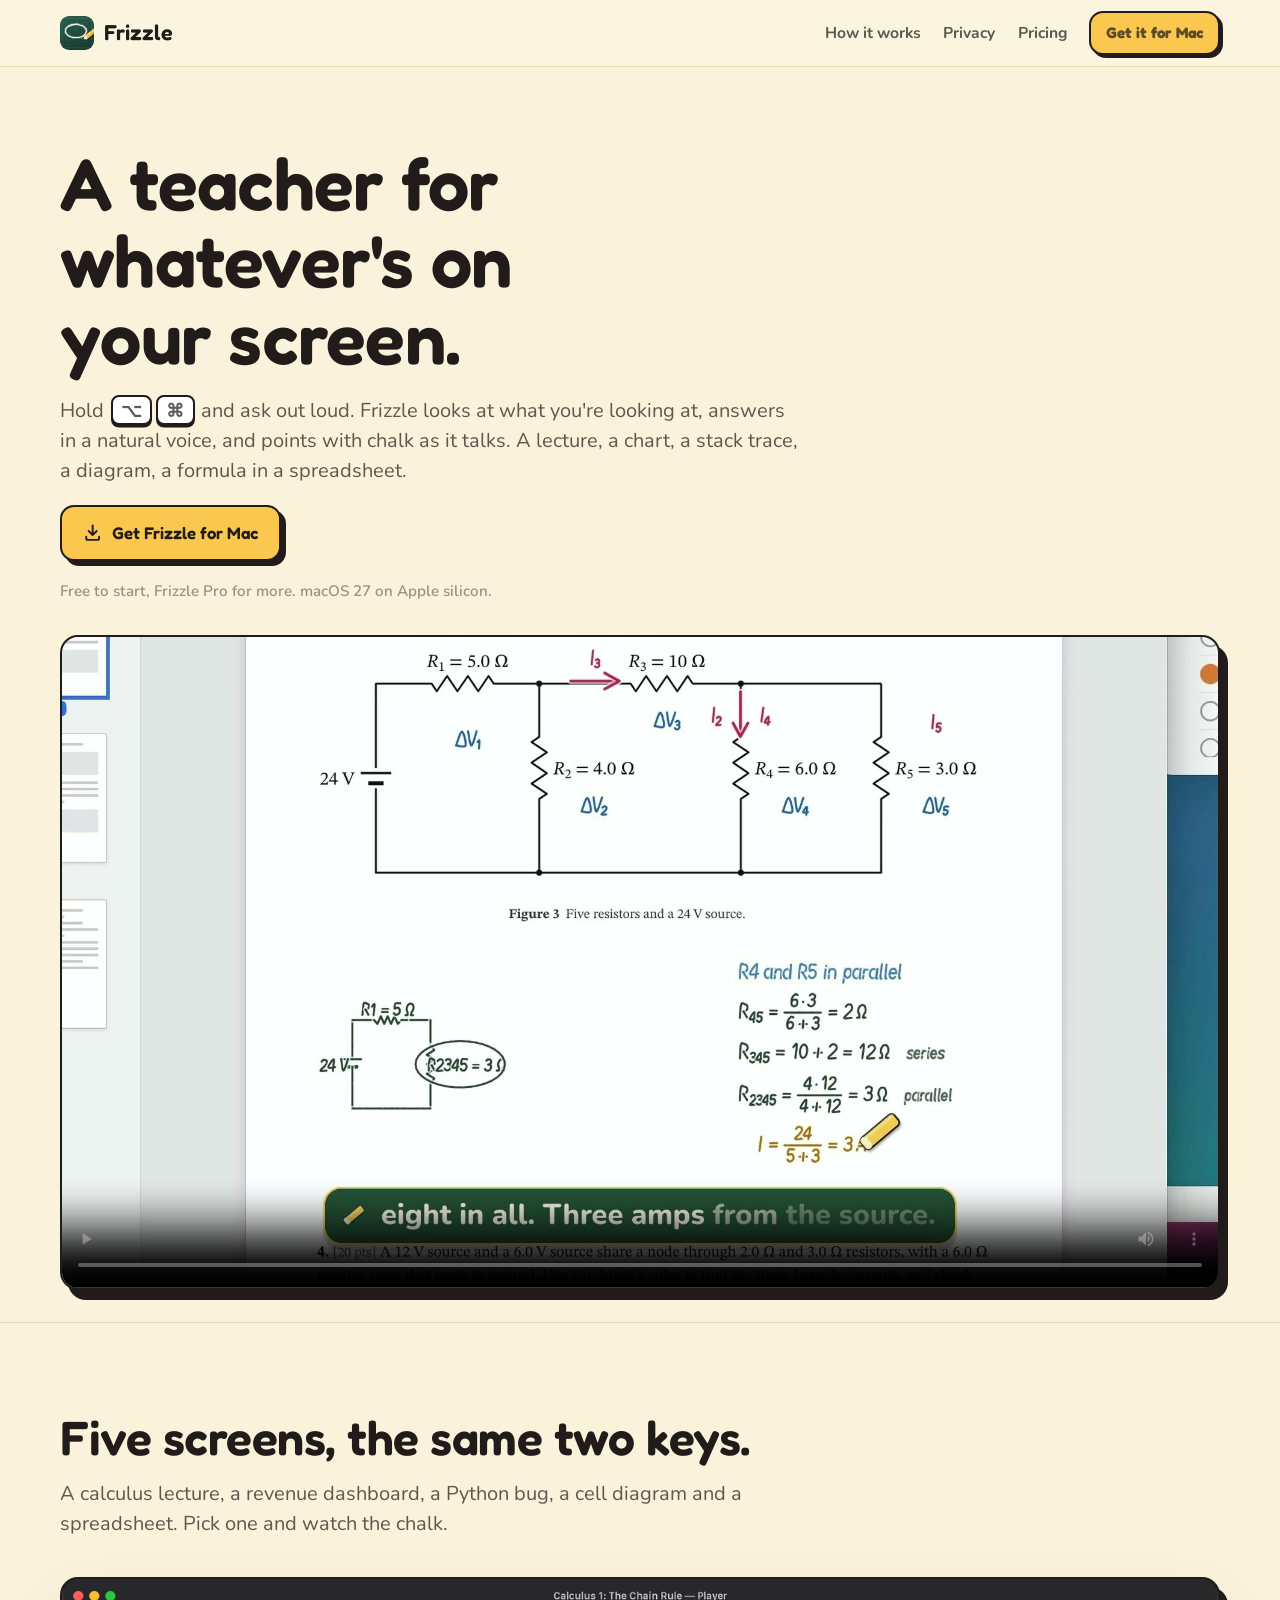
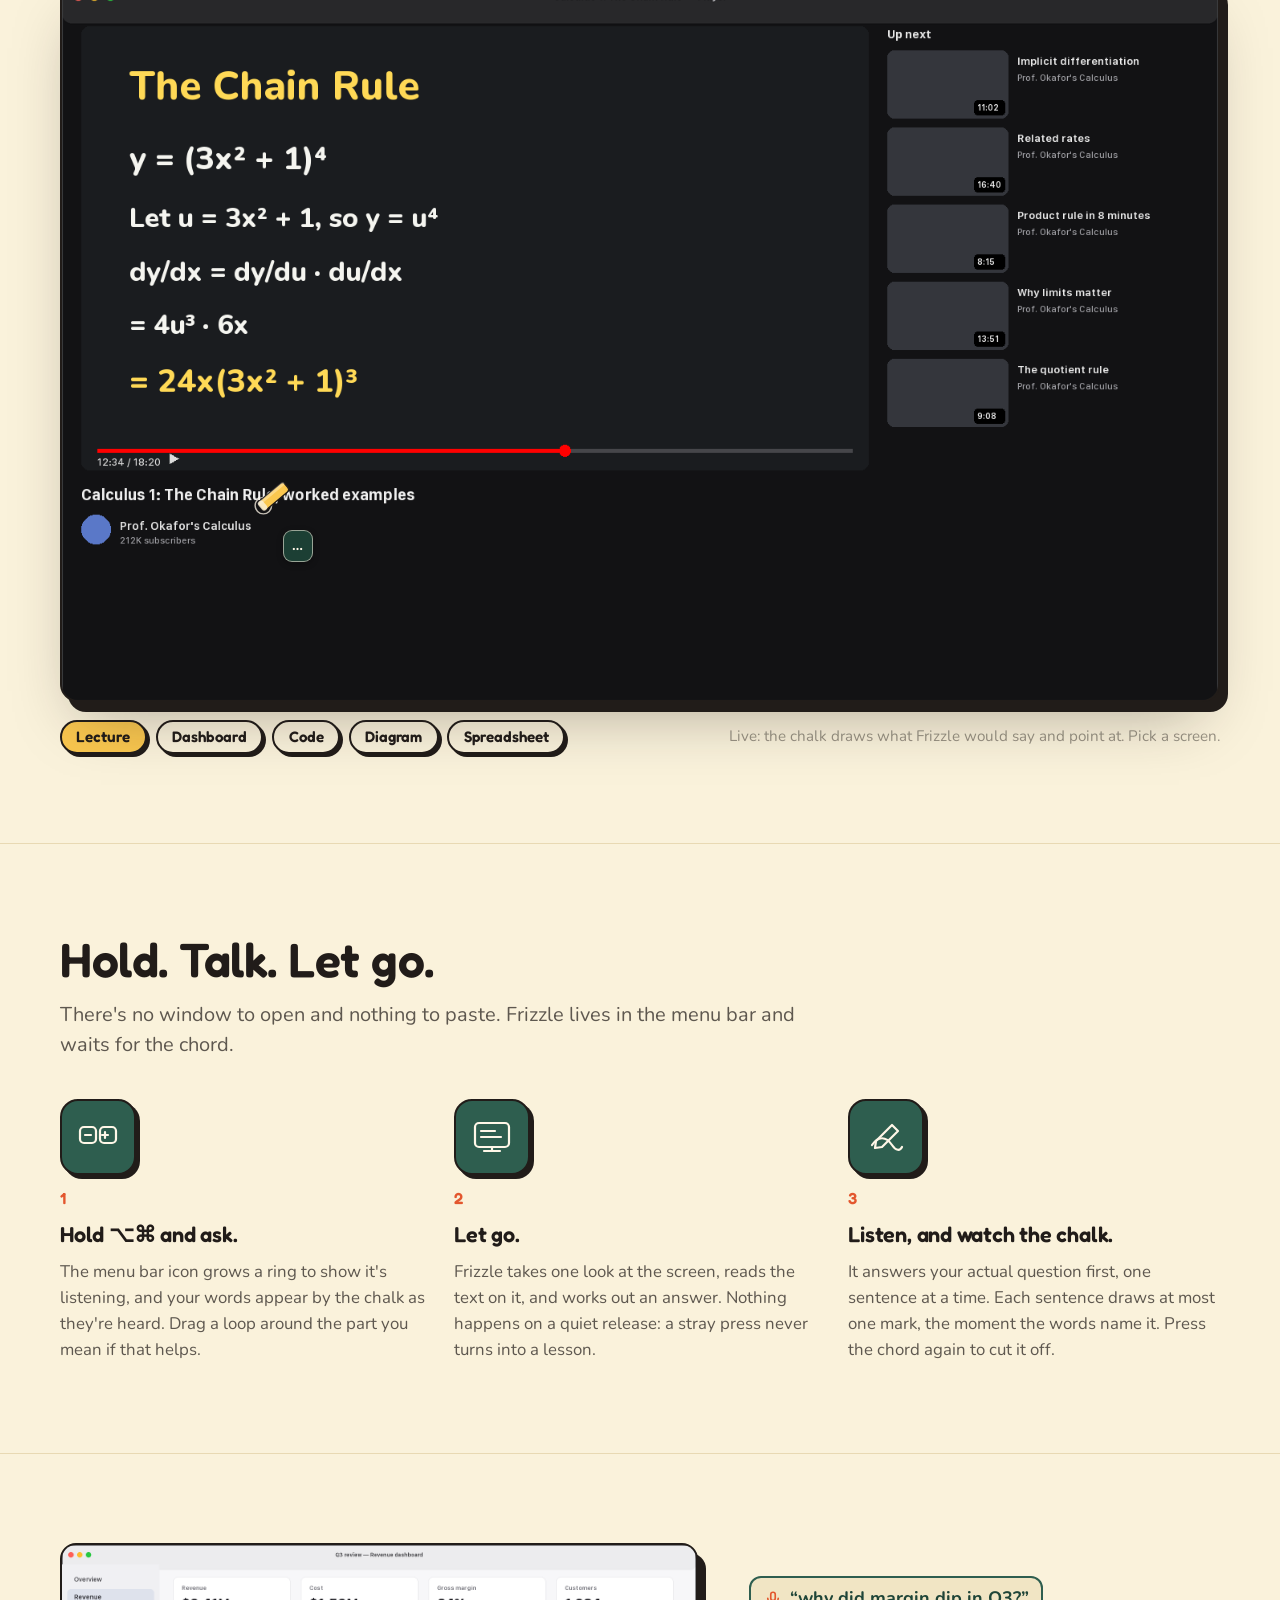
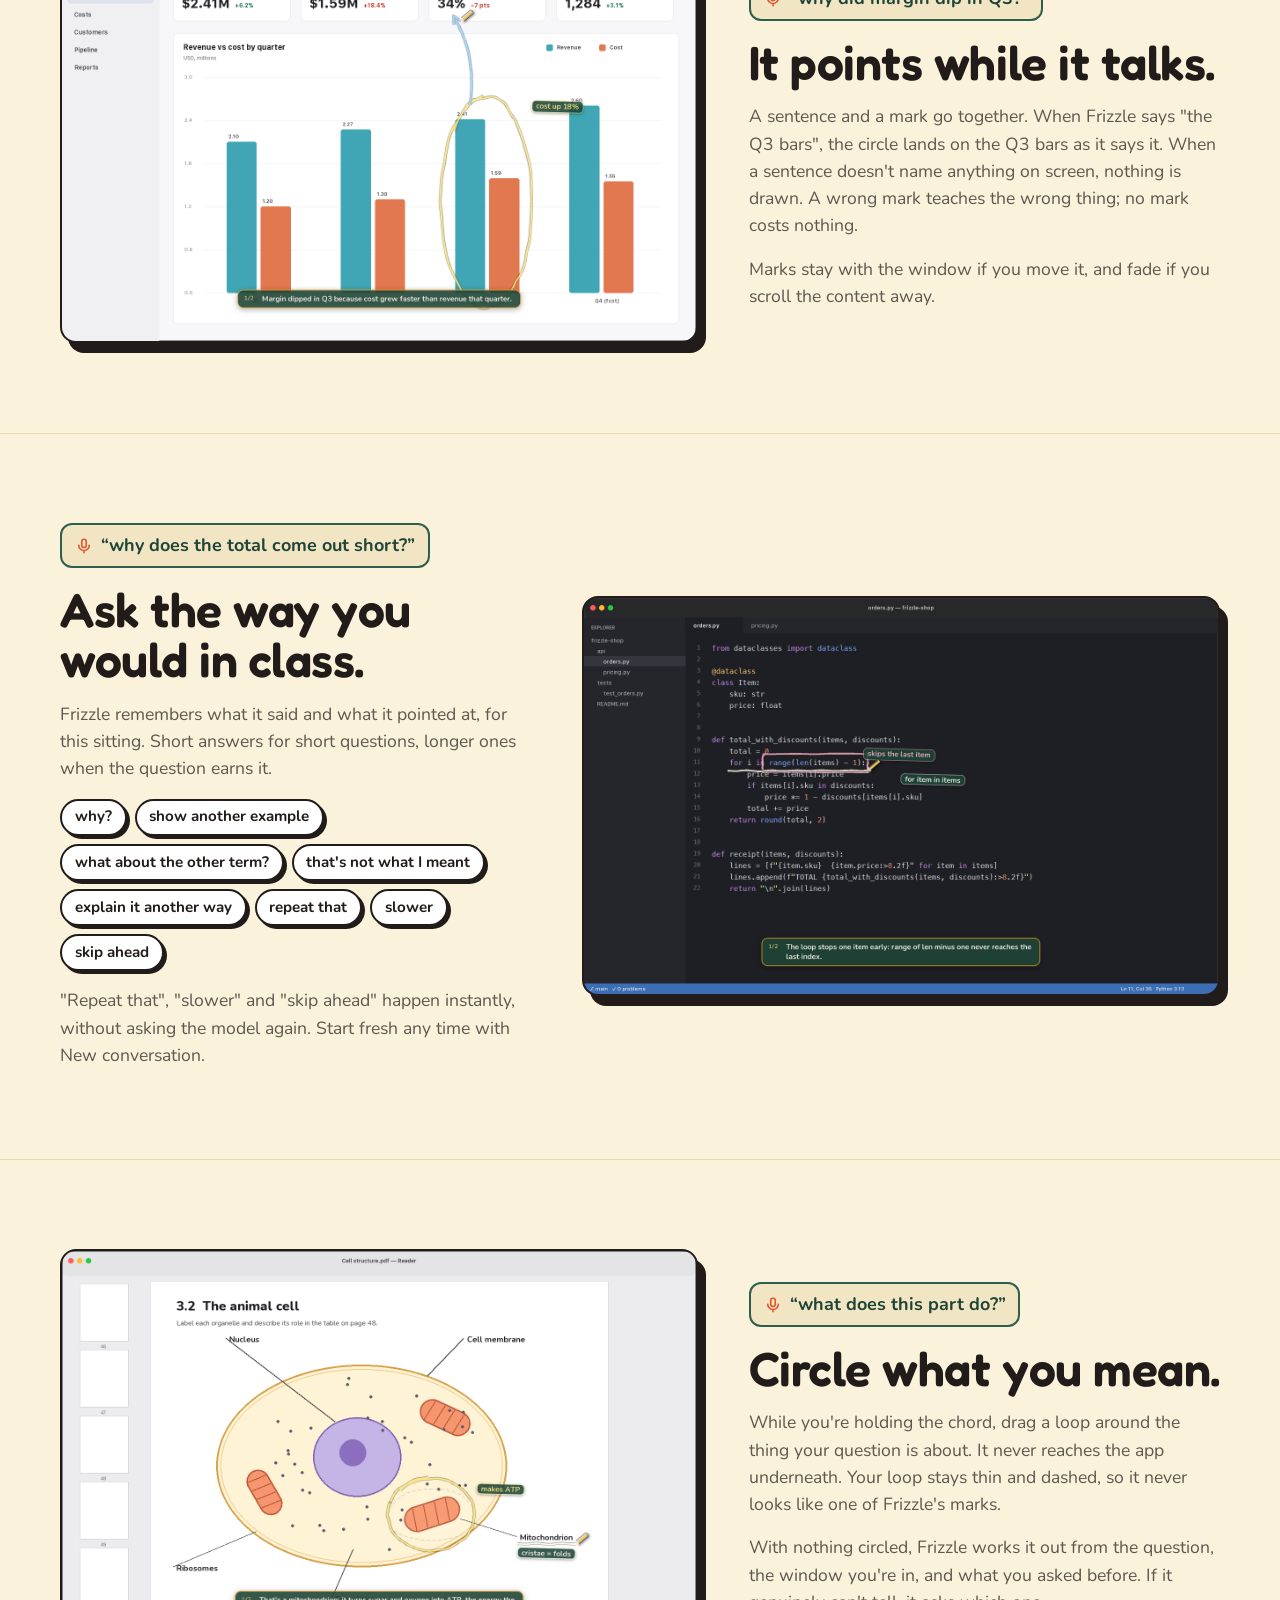
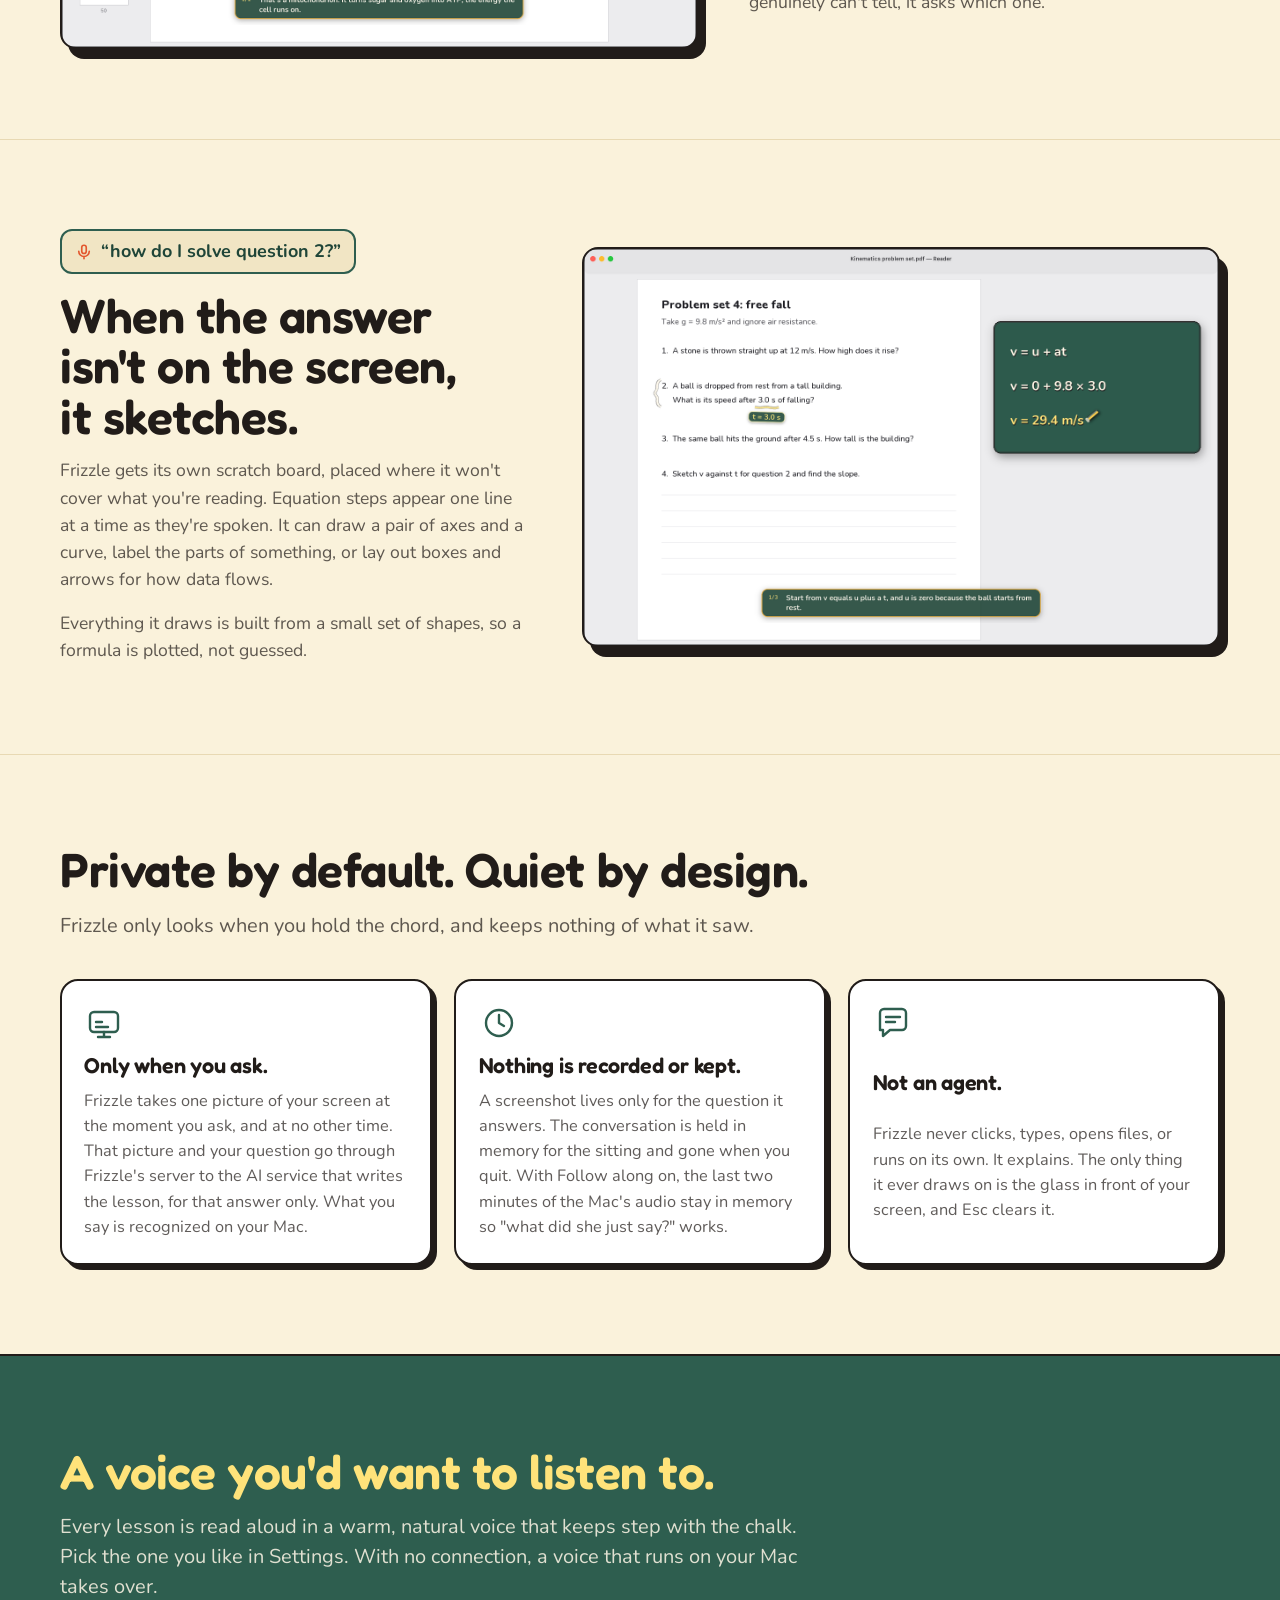
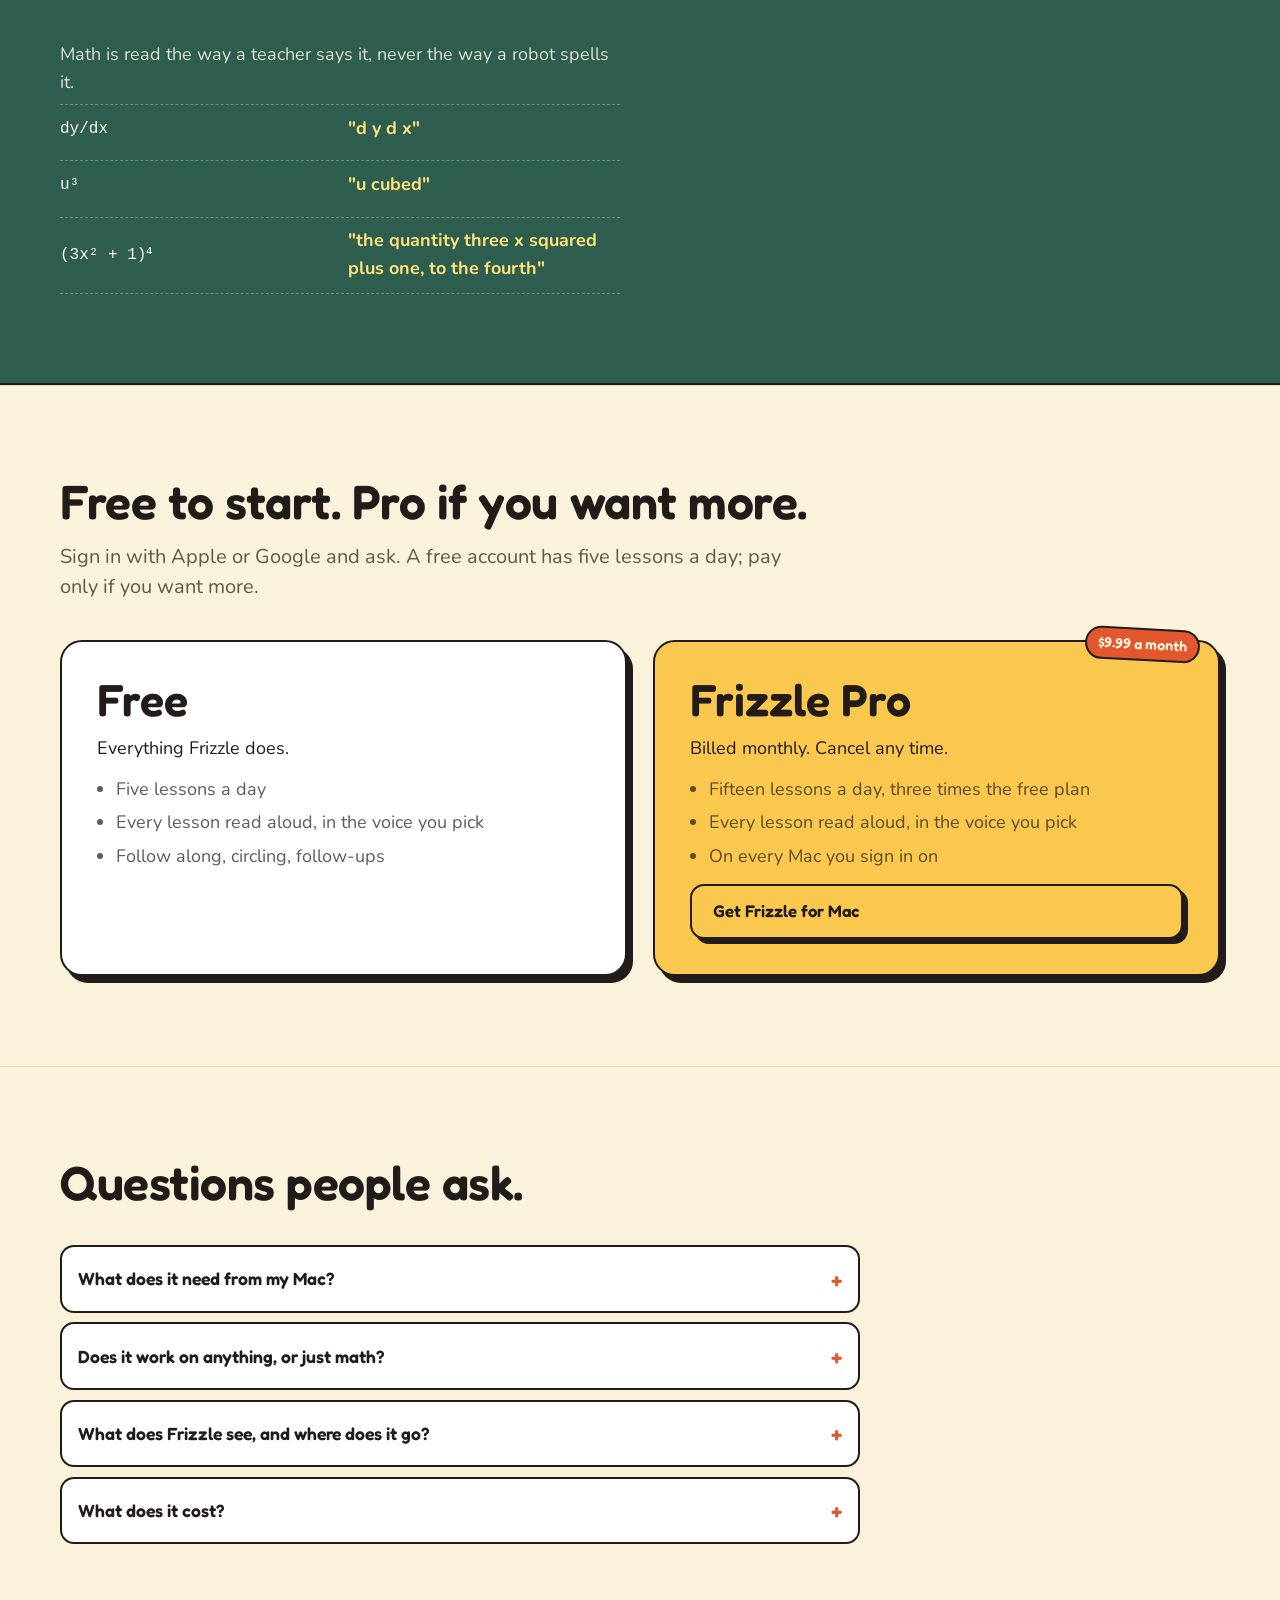
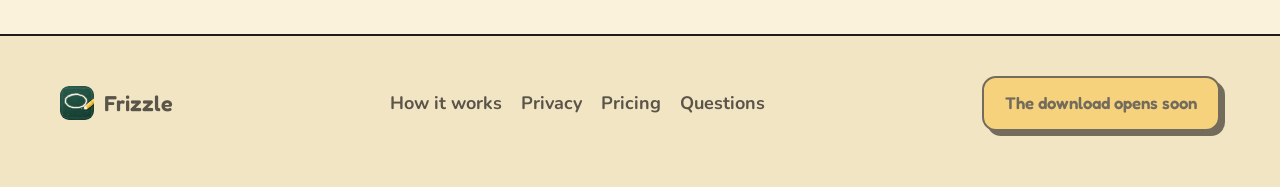
==== commit 394cae2f: "Site, 2026-11-11 23:49 UTC" ====
--- a/index.html
+++ b/index.html
@@ -187,7 +187,7 @@
     <div class="wrap">
       <div class="feature flip">
         <div class="shot">
-          <img src="assets/screens/physics.png" alt="A physics problem set in Preview. Beside it, Frizzle's green scratch board shows three chalk lines: v = u + at, v = 0 + 9.8 × 3.0, and v = 29.4 m/s in yellow." width="1440" height="900" loading="lazy">
+          <img src="assets/screens/physics.png" alt="A physics problem set in a PDF reader. Beside it, Frizzle's green scratch board shows three chalk lines: v = u + at, v = 0 + 9.8 × 3.0, and v = 29.4 m/s in yellow." width="1440" height="900" loading="lazy">
         </div>
         <div class="copy">
           <div class="asked"><svg class="mic" viewBox="0 0 24 24" fill="none" stroke="currentColor" stroke-width="2.2" stroke-linecap="round" aria-hidden="true"><rect x="9" y="3" width="6" height="11" rx="3"/><path d="M5 11a7 7 0 0 0 14 0M12 18v3"/></svg><q>how do I solve question 2?</q></div>
@@ -209,7 +209,7 @@
         <div class="fact">
           <svg class="mark" viewBox="0 0 40 40" fill="none" stroke="currentColor" stroke-width="2.4" stroke-linecap="round" stroke-linejoin="round" aria-hidden="true"><rect x="6" y="9" width="28" height="20" rx="4"/><path d="M14 34h12M20 29v5M12 19h6M12 24h12"/></svg>
           <h3>Only when you ask.</h3>
-          <p>Frizzle looks at the window you ask about, at the moment you ask, and at nothing else. That picture and your question go through Frizzle's server to the AI service that writes the lesson, for that answer only. What you say is recognized on your Mac.</p>
+          <p>Frizzle takes one picture of your screen at the moment you ask, and at no other time. That picture and your question go through Frizzle's server to the AI service that writes the lesson, for that answer only. What you say is recognized on your Mac.</p>
         </div>
         <div class="fact">
           <svg class="mark" viewBox="0 0 40 40" fill="none" stroke="currentColor" stroke-width="2.4" stroke-linecap="round" stroke-linejoin="round" aria-hidden="true"><circle cx="20" cy="20" r="13"/><path d="M20 12v8l5 3"/></svg>
@@ -279,7 +279,7 @@
       <div class="faq">
         <details>
           <summary>What does it need from my Mac?</summary>
-          <p>macOS 27 on Apple silicon, and an internet connection. Frizzle asks for Screen Recording (to see the window you ask about) and Microphone (to hear the question). Both are only used while you hold the chord.</p>
+          <p>macOS 27 on Apple silicon, and an internet connection. Frizzle asks for Screen Recording (to see your screen when you ask) and Microphone (to hear the question). Both are only used while you hold the chord.</p>
         </details>
         <details>
           <summary>Does it work on anything, or just math?</summary>
@@ -287,7 +287,7 @@
         </details>
         <details>
           <summary>What does Frizzle see, and where does it go?</summary>
-          <p>Nothing until you ask. When you hold the keys, Frizzle takes one picture of the window you're asking about and sends it, with your question, through Frizzle's server to the AI service that writes the lesson. The lesson's words go the same way to be read aloud; your screen never does. Frizzle's server passes these on and keeps neither. What you say is turned into words on your Mac, and no recording is kept. Frizzle counts a few anonymous things, like how long an answer took, which you can switch off in Settings. Your questions are shared with us only if you turn that on.</p>
+          <p>Nothing until you ask. When you hold the keys, Frizzle takes one picture of the screen your pointer is on and sends it, with your question, through Frizzle's server to the AI service that writes the lesson. Everything visible on that screen is in the picture, so close anything private first. The lesson's words go the same way to be read aloud; your screen never does. Frizzle's server passes these on and keeps neither. What you say is turned into words on your Mac, and no recording is kept. Frizzle counts a few anonymous things, like how long an answer took, which you can switch off in Settings. Your questions are shared with us only if you turn that on.</p>
         </details>
         <details>
           <summary>What does it cost?</summary>
--- a/styles.css
+++ b/styles.css
@@ -301,3 +301,42 @@
 
 /* The foot's download button before the download is open: there, and plainly not a link. */
 .btn[aria-disabled="true"] { opacity: 0.6; cursor: default; pointer-events: none; }
+
+/* ---------- Legal pages (privacy.html, terms.html, refunds.html) ----------
+   The same worksheet, set for reading: one column, a measure a line can be
+   followed across, the short version on a slip of paper at the top. */
+.legal-top { border-bottom: 2px solid var(--ink); background: var(--cream); }
+.legal-top .wrap { display: flex; justify-content: space-between; align-items: center; gap: 1rem; padding-block: 1rem; }
+.legal-top a.back { font-weight: 700; color: var(--ink-soft); text-decoration: none; }
+.legal-top a.back:hover { color: var(--ink); }
+.legal { max-width: 46rem; margin: 0 auto; padding: 3.5rem 1.25rem 5rem; }
+.legal h1 { font-size: clamp(2.2rem, 5vw, 3.2rem); }
+.legal .dated { color: var(--ink-soft); margin: 0.6rem 0 2rem; }
+.legal h2 { font-size: 1.55rem; margin: 2.6rem 0 0.7rem; scroll-margin-top: 1rem; }
+.legal h3 { font-size: 1.15rem; margin: 1.6rem 0 0.4rem; line-height: 1.25; }
+.legal p, .legal li { max-width: 68ch; }
+.legal p { margin: 0 0 0.9rem; }
+.legal ul { margin: 0 0 1rem; padding-left: 1.2rem; }
+.legal li { margin-bottom: 0.4rem; }
+.legal a { color: inherit; text-decoration-thickness: 2px; text-underline-offset: 3px; }
+.legal a:hover { color: var(--board); }
+.legal .short { background: white; border: 2px solid var(--ink); border-radius: var(--radius); box-shadow: var(--shadow-offset) var(--shadow-offset) 0 var(--ink); padding: 1.2rem 1.4rem 0.6rem; margin-bottom: 2.4rem; }
+.legal .short h2 { margin-top: 0; font-size: 1.25rem; }
+.legal .scroll { overflow-x: auto; margin: 0 0 1.2rem; }
+.legal table { border-collapse: collapse; width: 100%; min-width: 34rem; font-size: 0.95rem; background: white; }
+.legal th, .legal td { border: 2px solid var(--ink); padding: 0.55rem 0.75rem; text-align: left; vertical-align: top; }
+.legal th { font-family: var(--display); font-weight: 600; background: var(--cream-deep); }
+.legal .blank { background: var(--yellow); border-radius: 4px; padding: 0 0.25em; font-weight: 700; }
+footer .legal-links { flex-basis: 100%; font-size: 0.95rem; }
+/* On a phone a three-column table needs sideways scrolling to read. Each row becomes a
+   slip instead: who or what in the heading face, the rest beneath it. */
+@media (max-width: 640px) {
+  .legal .scroll { overflow-x: visible; }
+  .legal table { min-width: 0; background: none; font-size: 1rem; }
+  .legal thead { position: absolute; width: 1px; height: 1px; overflow: hidden; clip-path: inset(50%); }
+  .legal table, .legal tbody, .legal tr, .legal td { display: block; }
+  .legal tr { background: white; border: 2px solid var(--ink); border-radius: 12px; padding: 0.55rem 0.8rem; margin-bottom: 0.6rem; }
+  .legal td { border: 0; padding: 0.1rem 0; }
+  .legal td:first-child { font-family: var(--display); font-weight: 600; }
+  .legal td + td { color: var(--ink-soft); }
+}
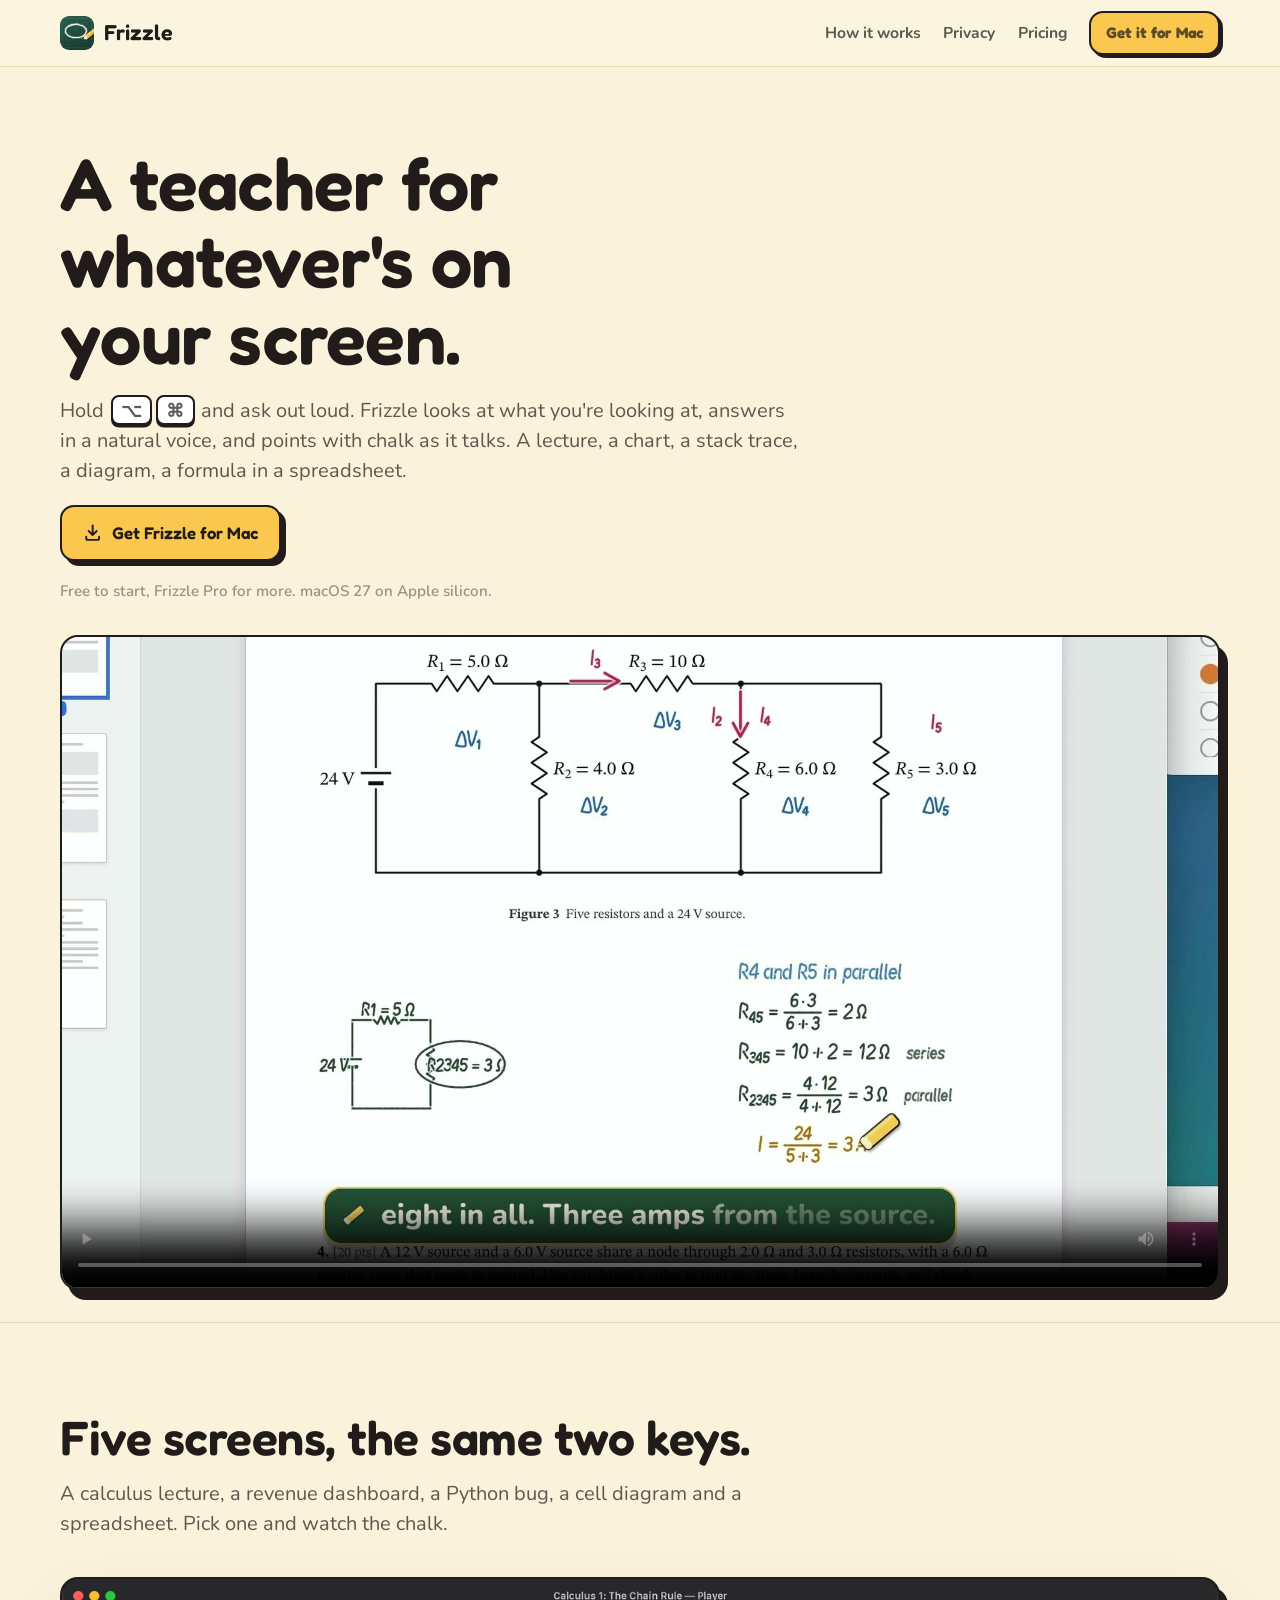
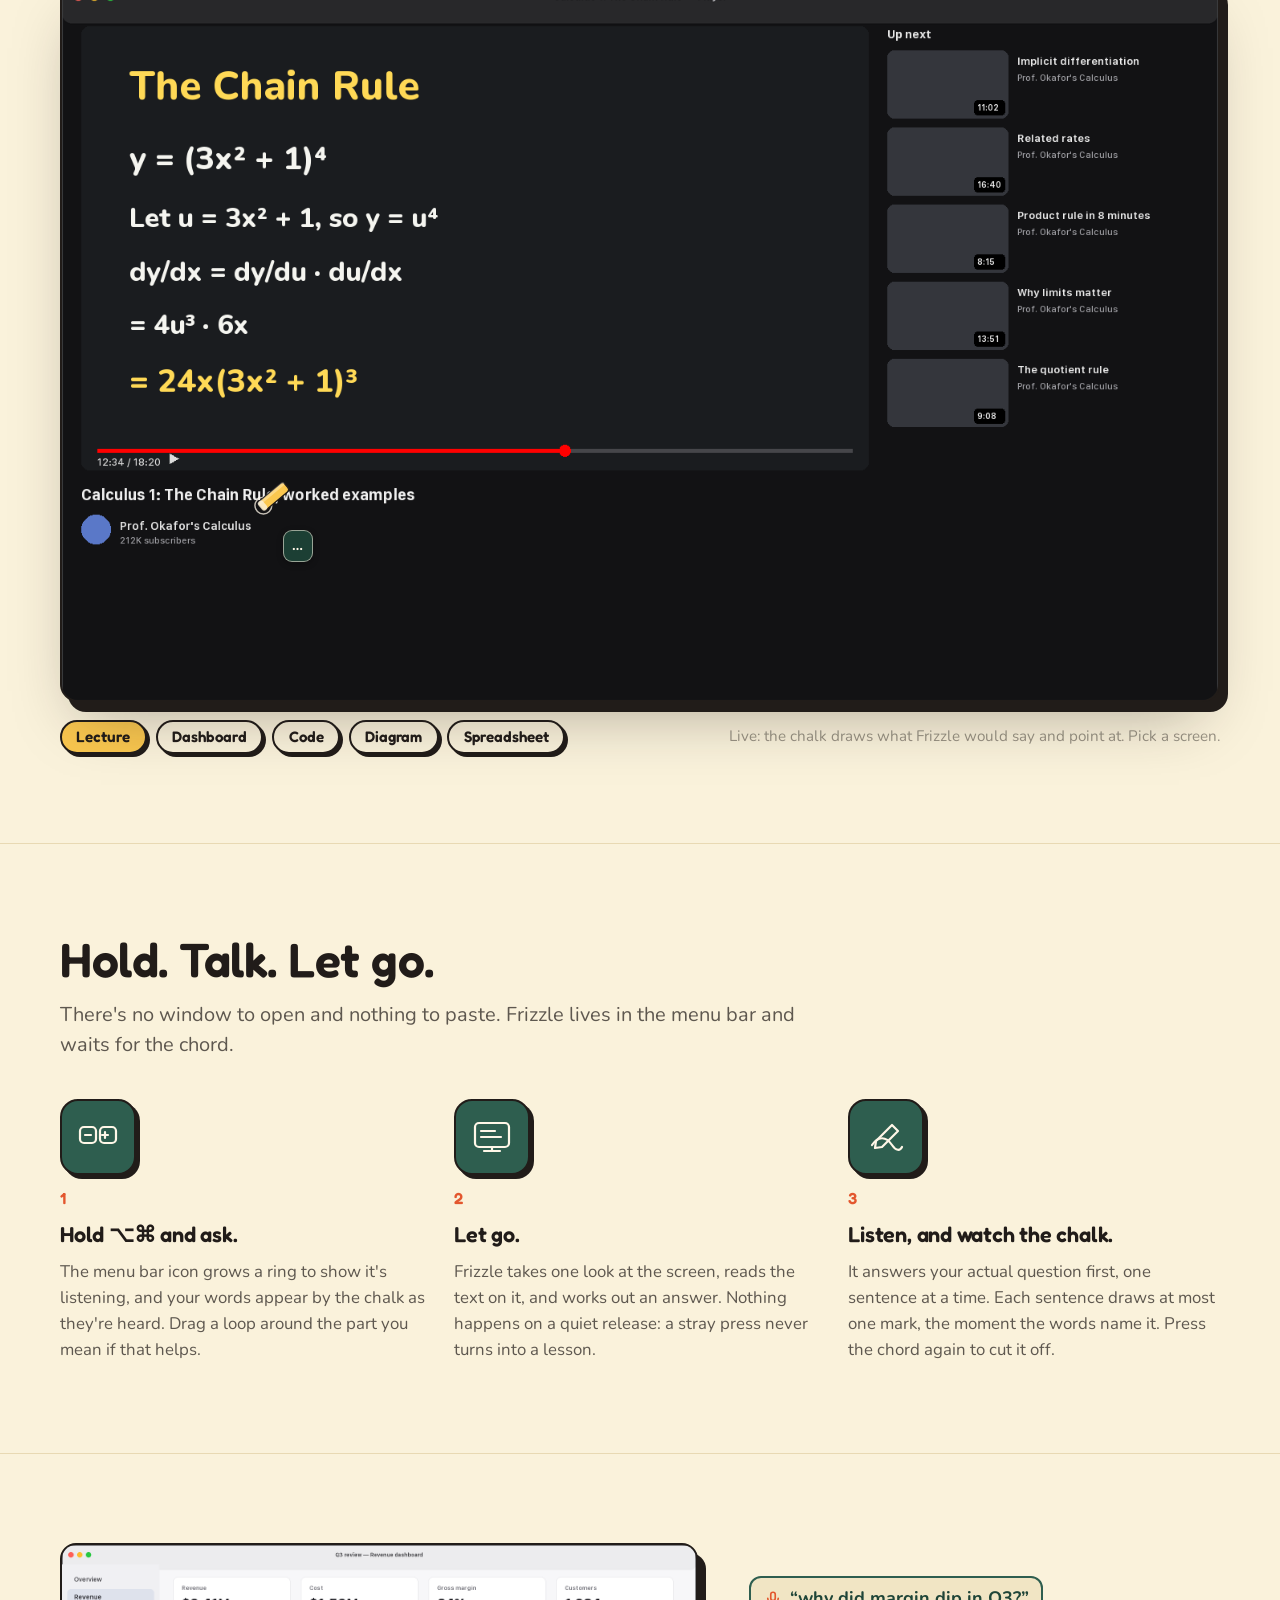
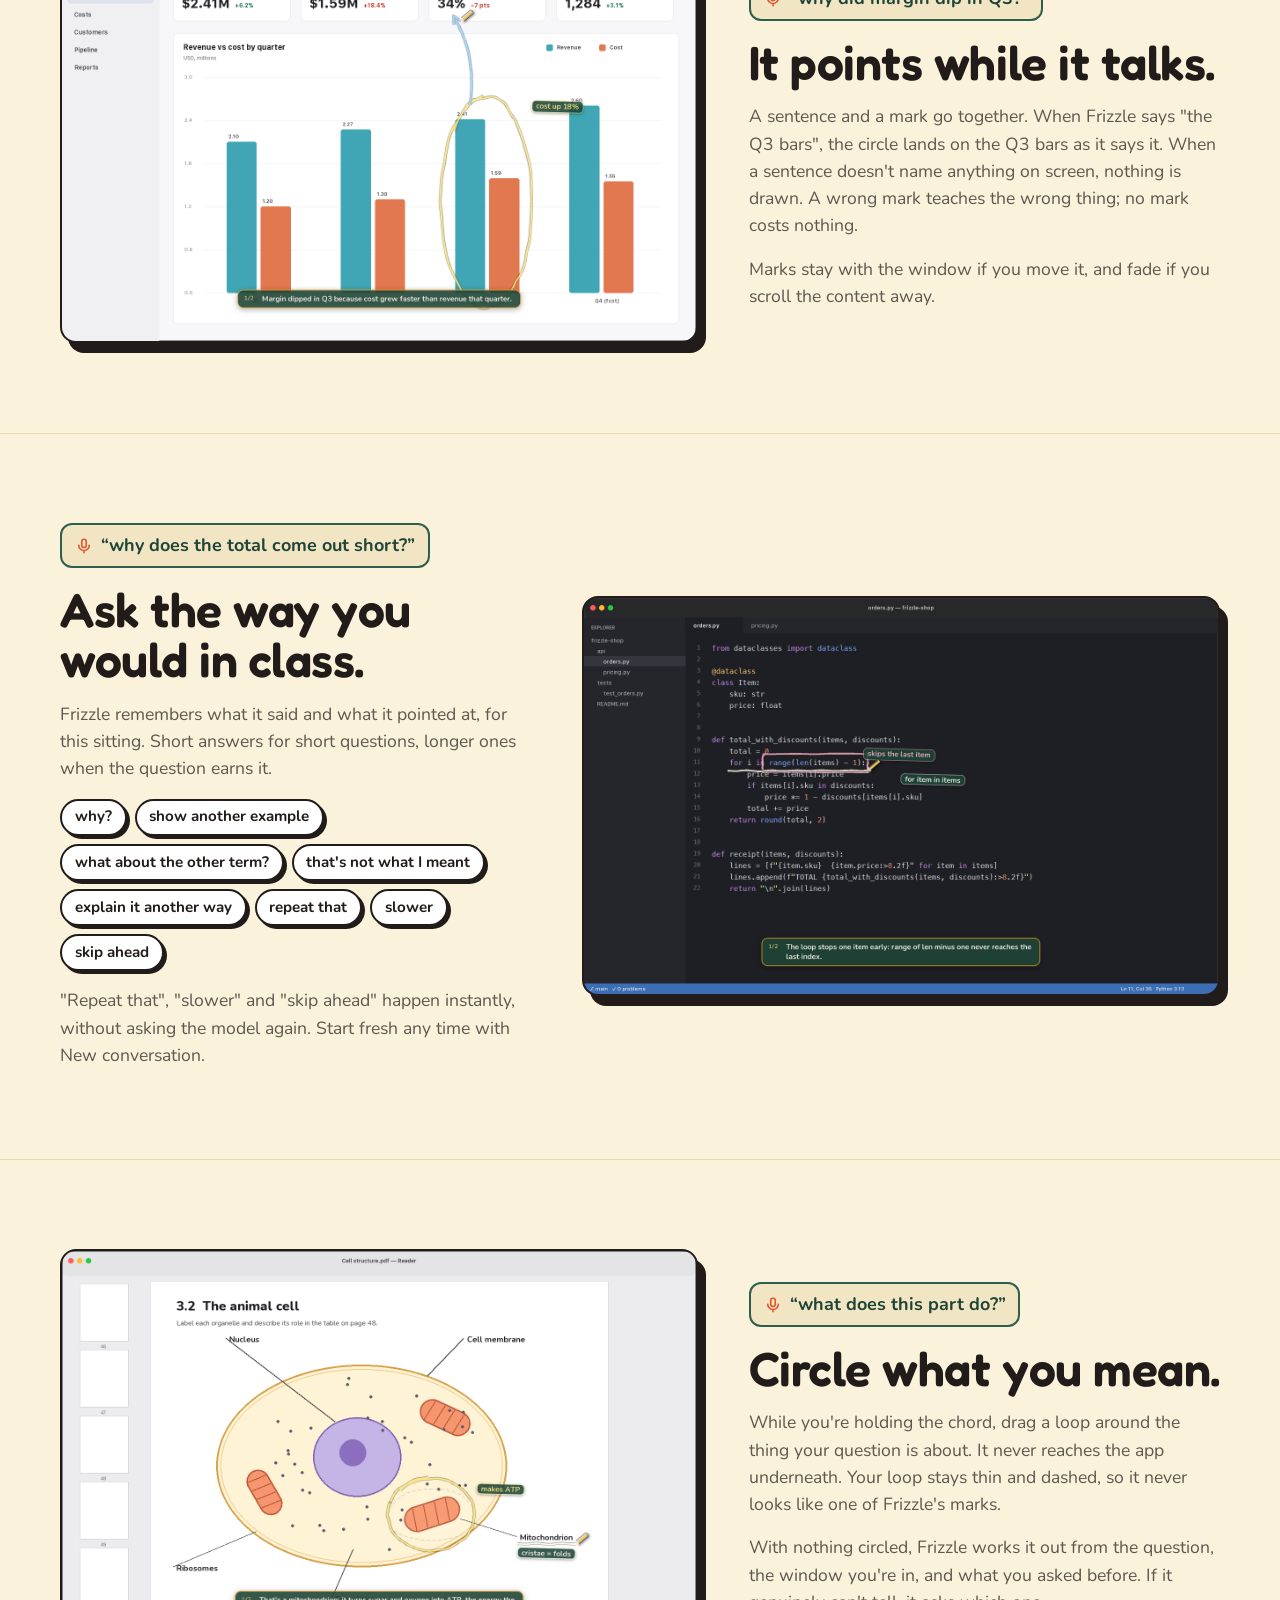
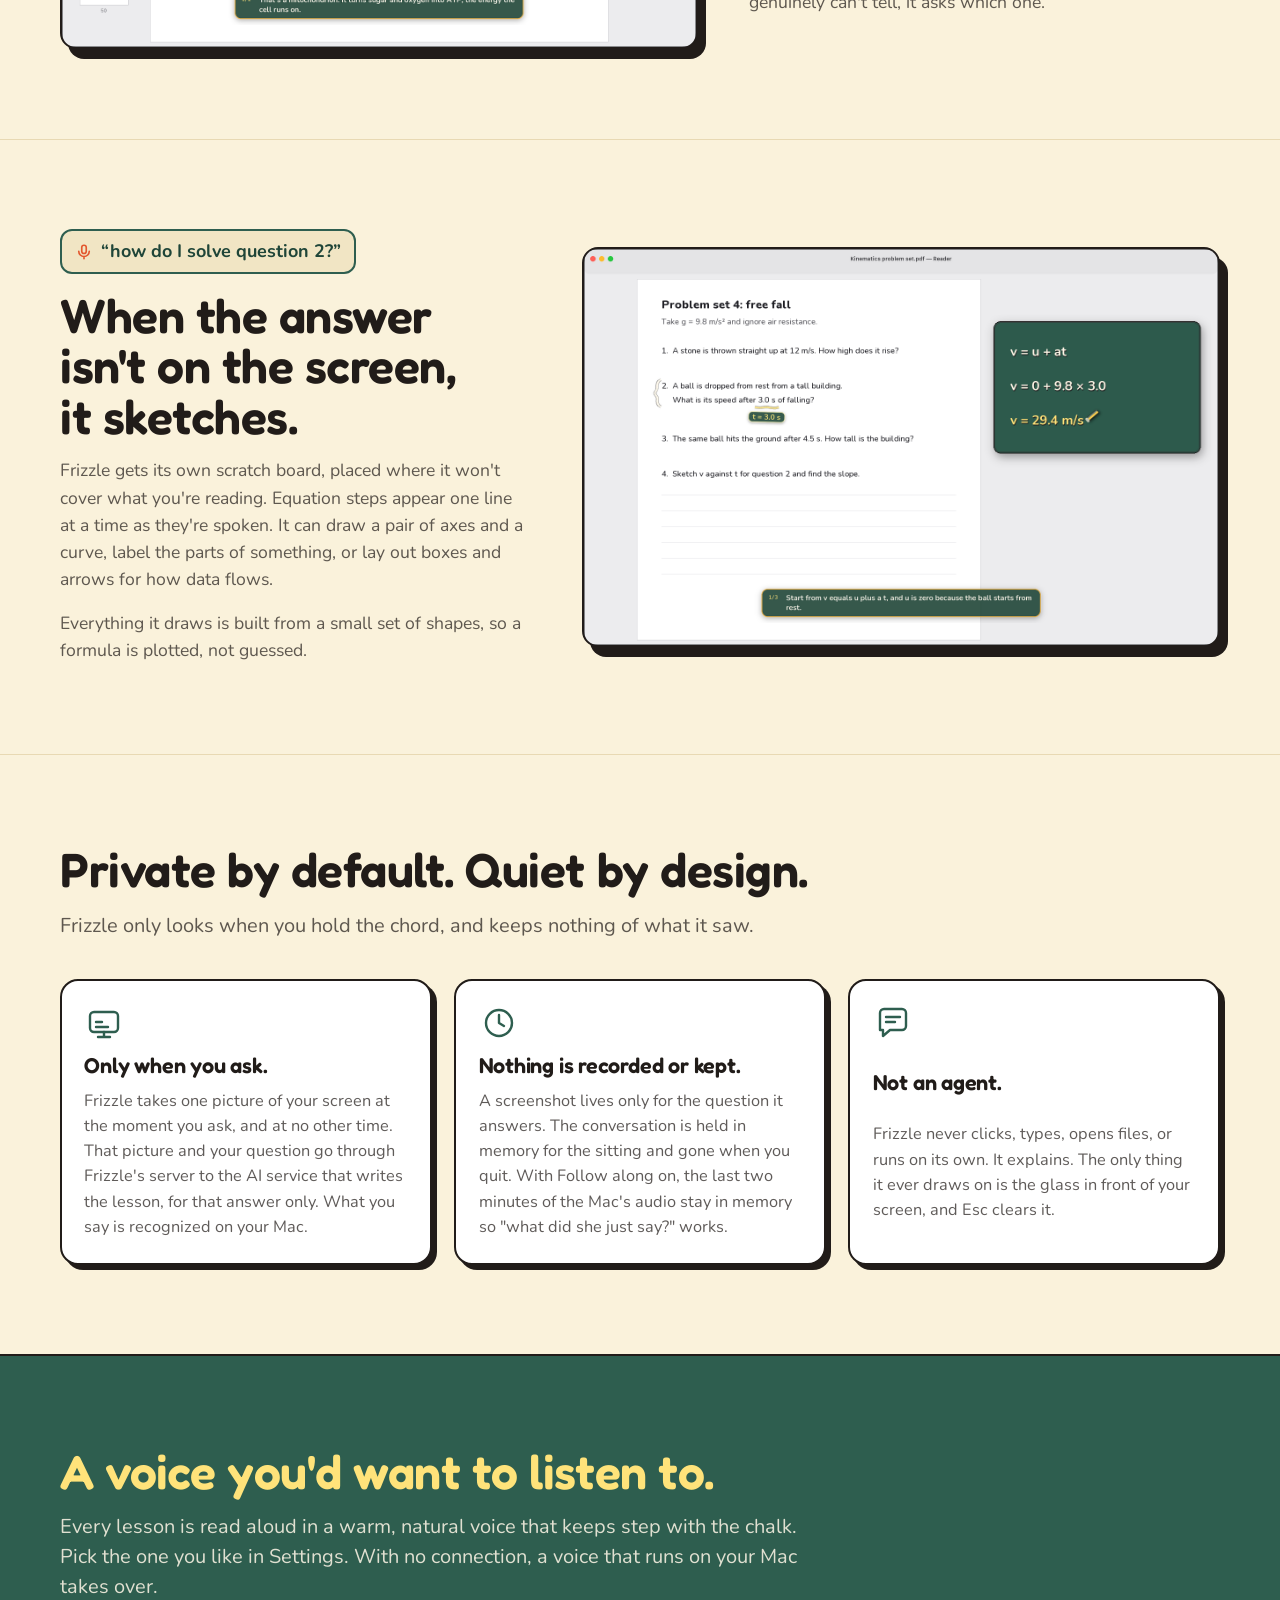
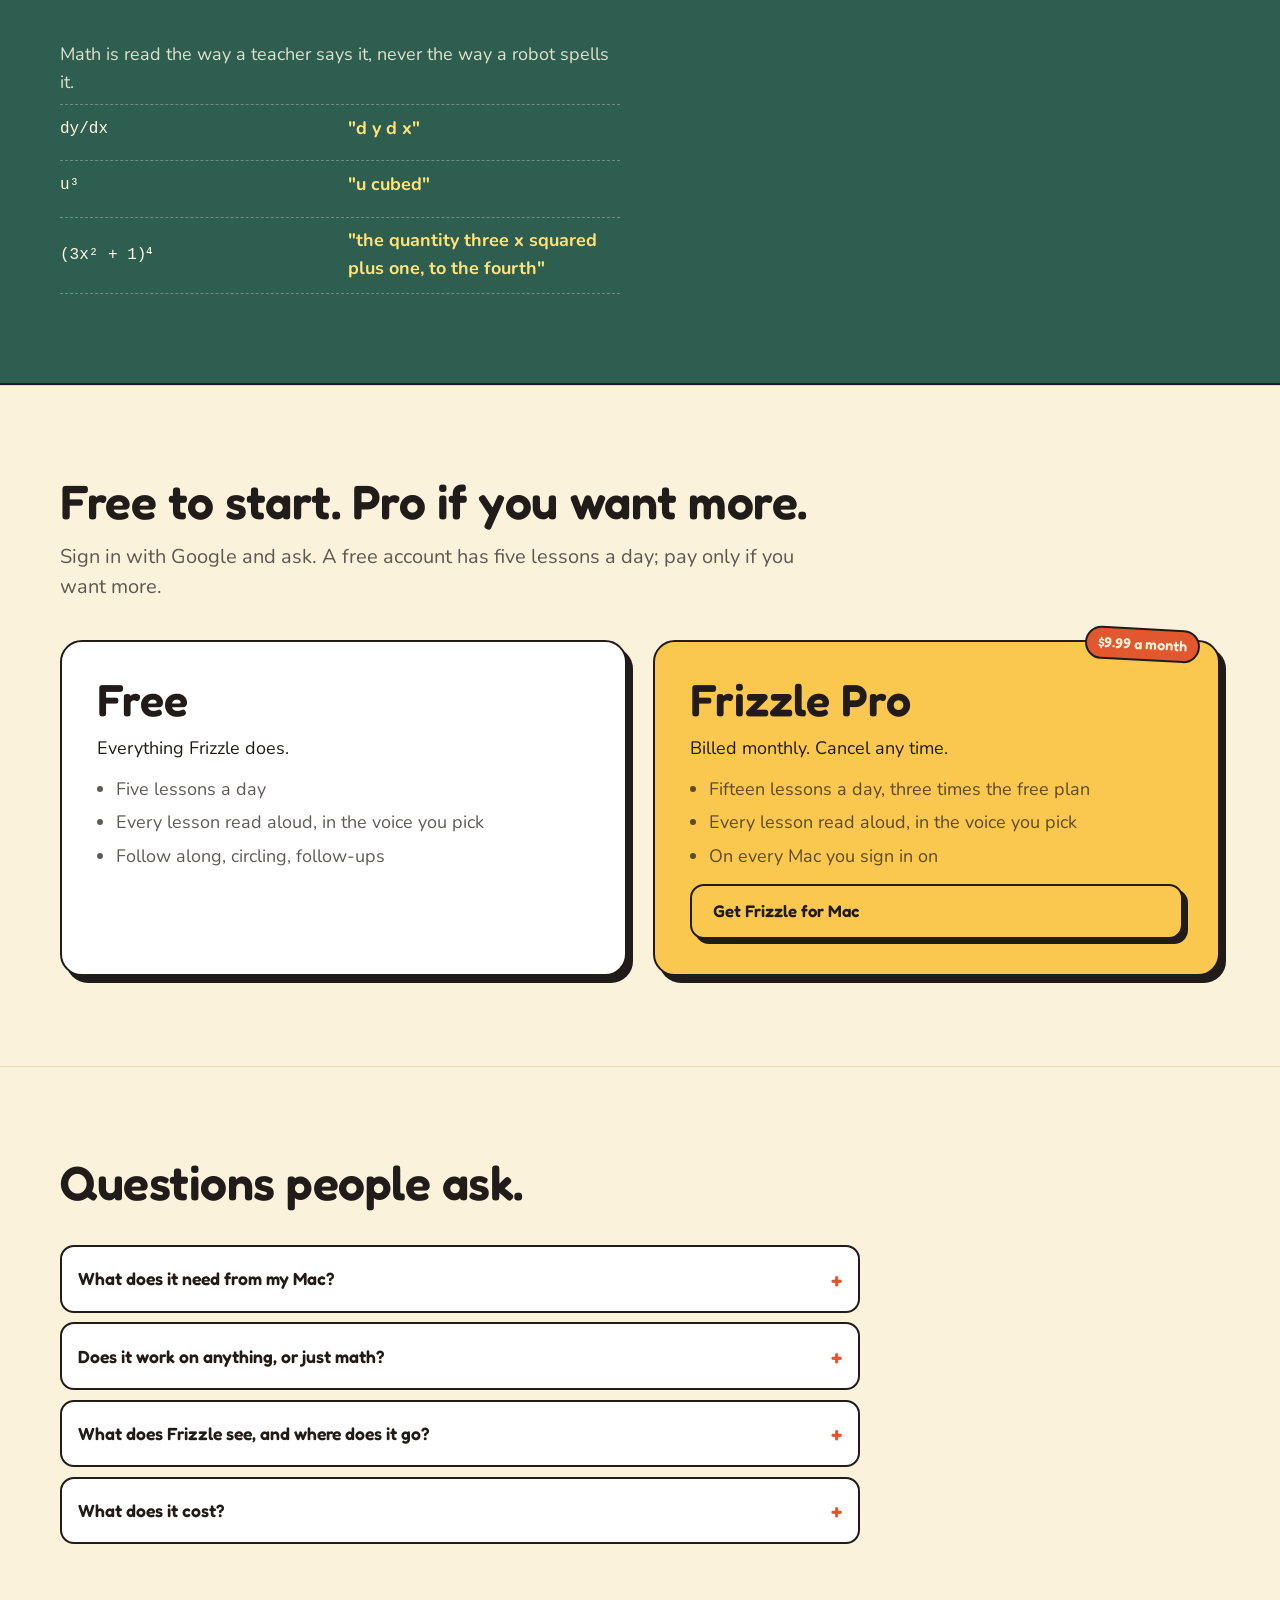
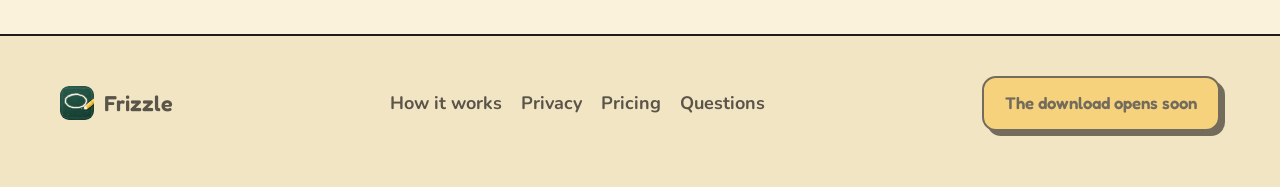
==== commit f6bb1df1: "Site, 2026-11-17 09:46 UTC" ====
--- a/index.html
+++ b/index.html
@@ -244,7 +244,7 @@
     <div class="wrap">
       <div class="section-head">
         <h2>Free to start. Pro if you want more.</h2>
-        <p class="lede">Sign in with Apple or Google and ask. A free account has five lessons a day; pay only if you want more.</p>
+        <p class="lede">Sign in with Google and ask. A free account has five lessons a day; pay only if you want more.</p>
       </div>
       <div class="price">
         <div class="card">
